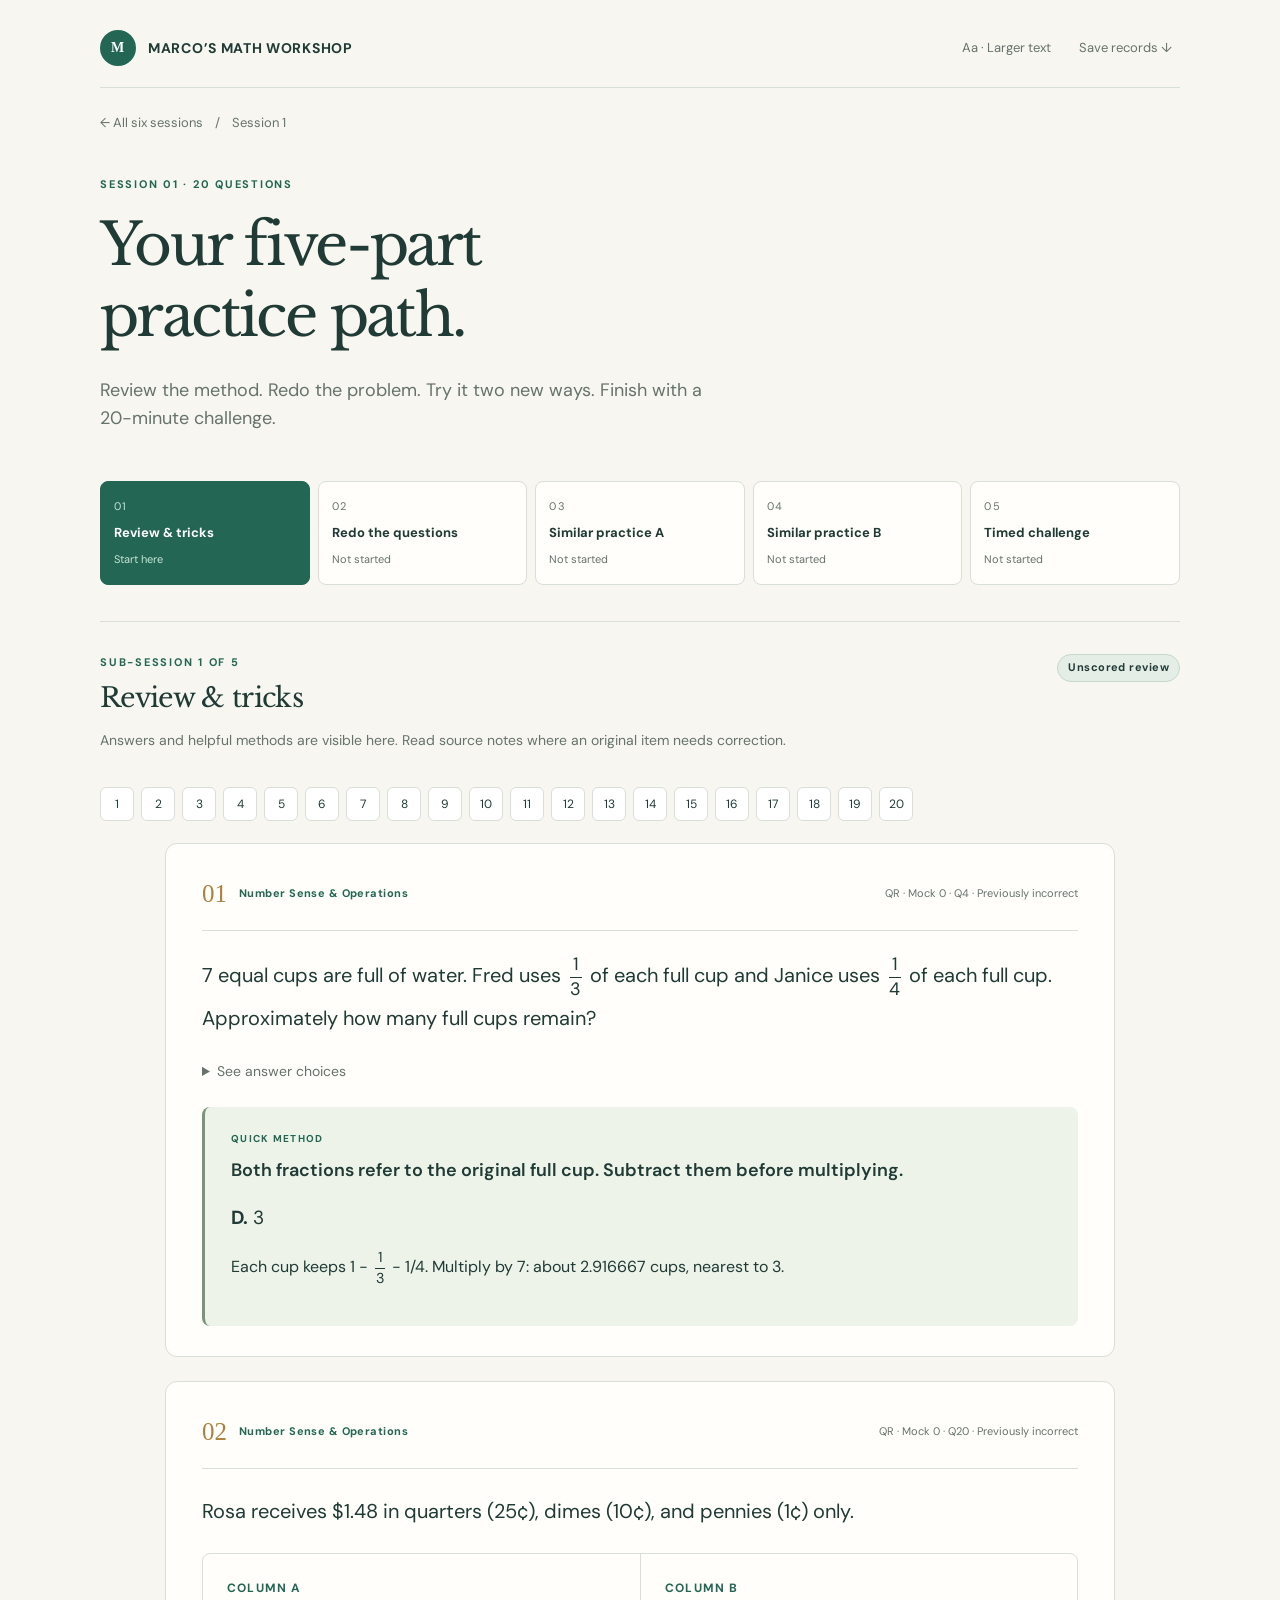
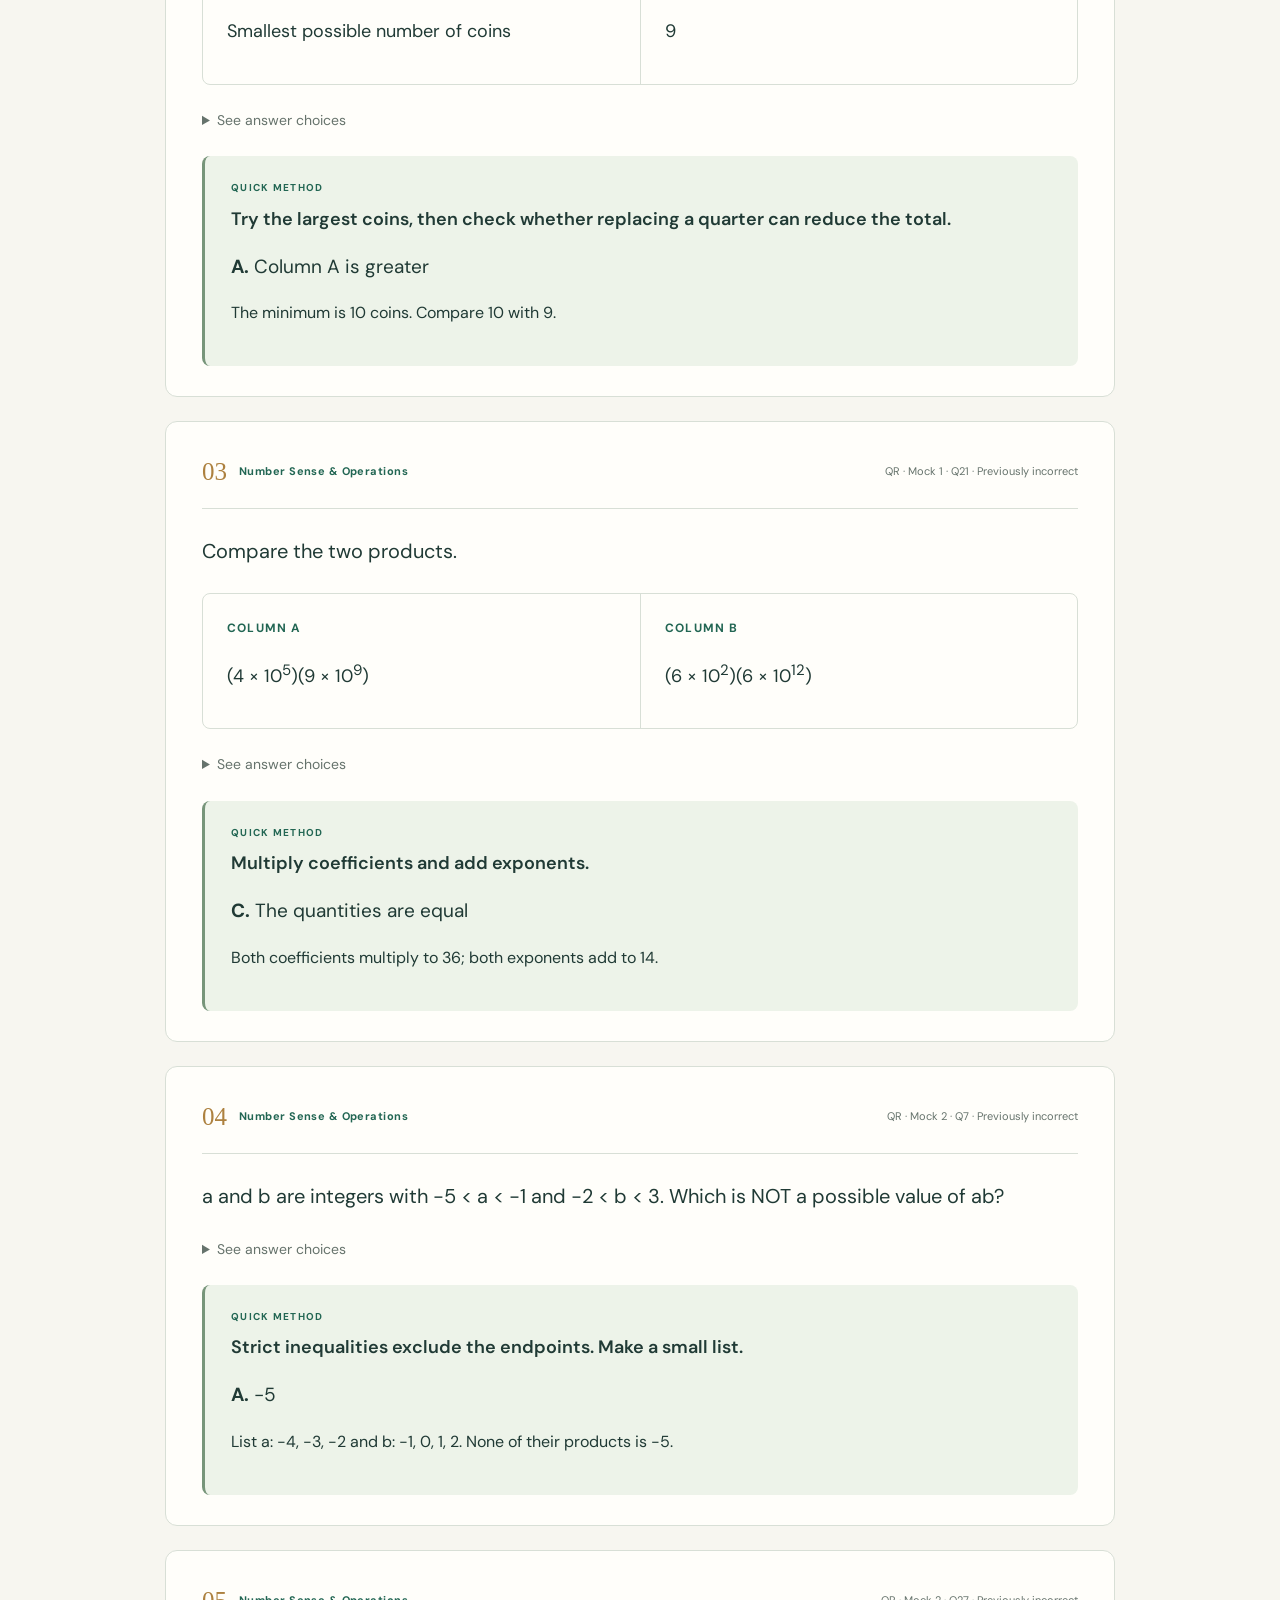
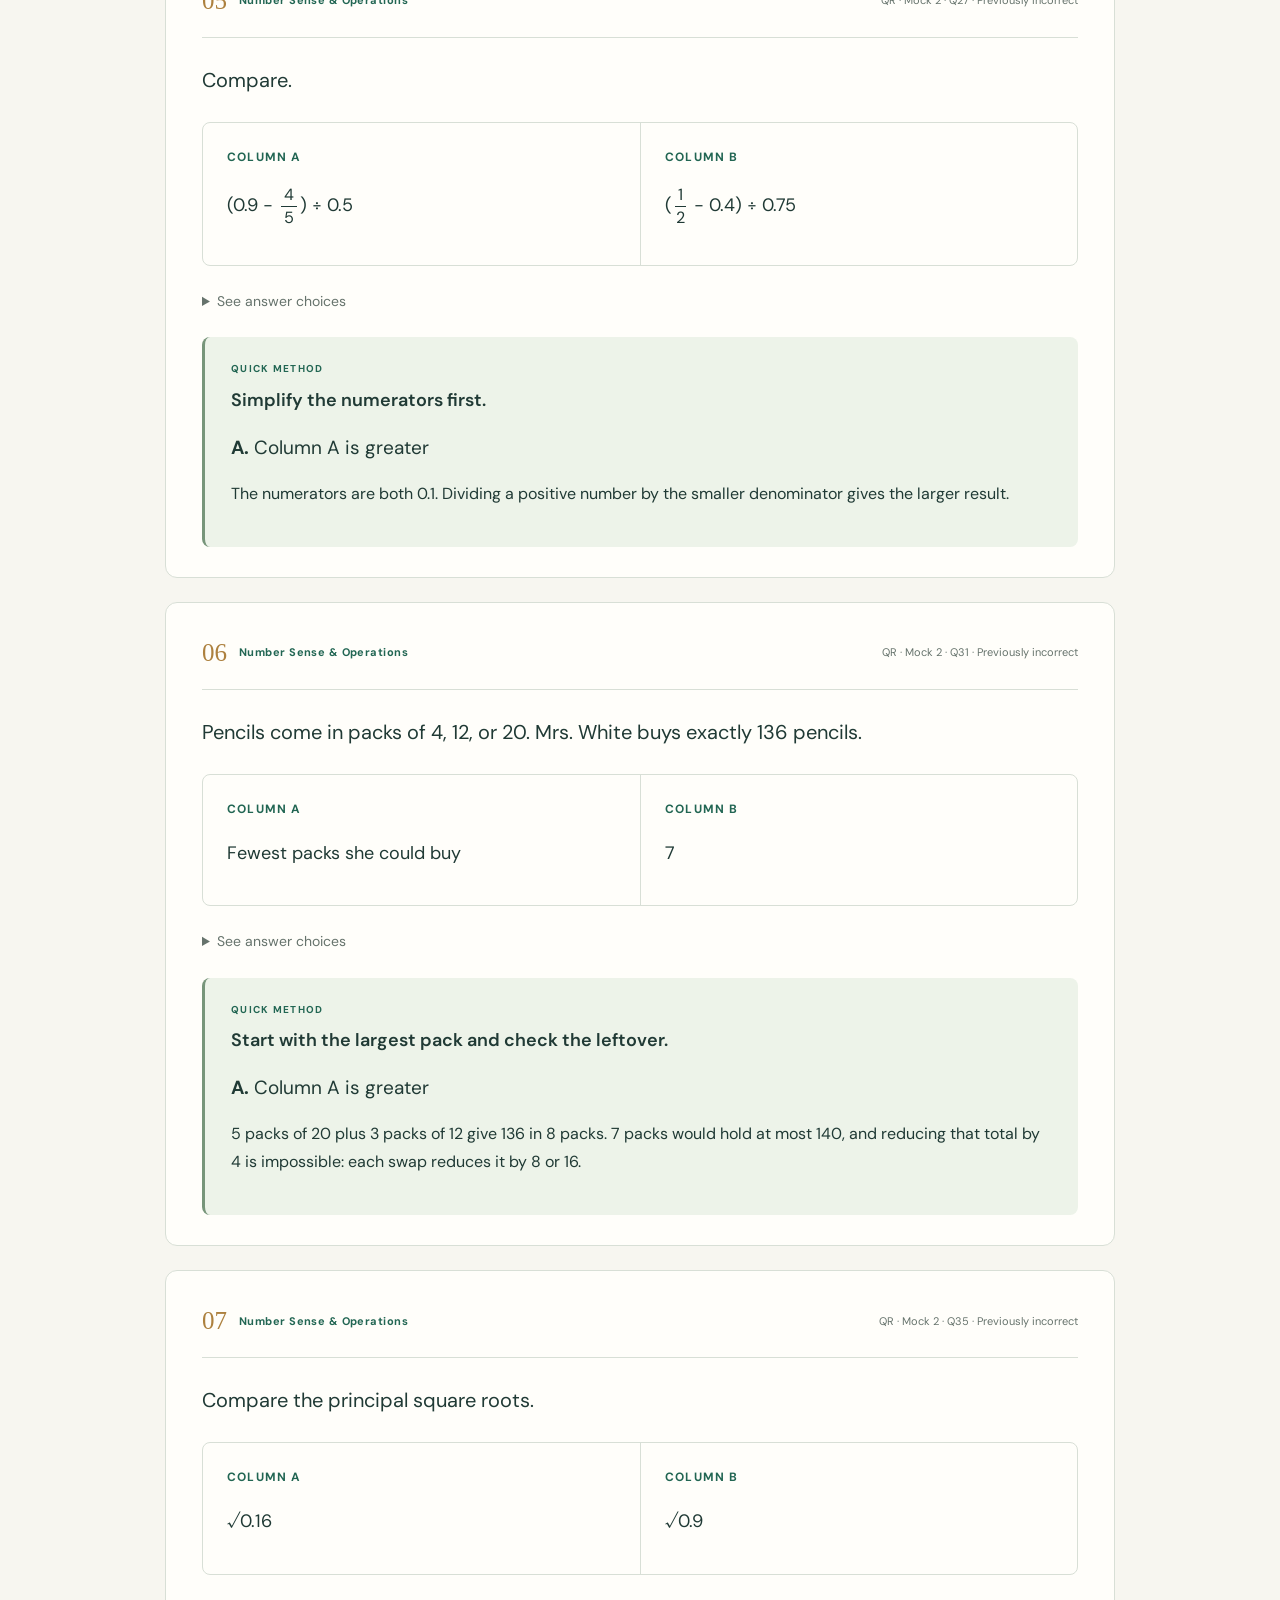
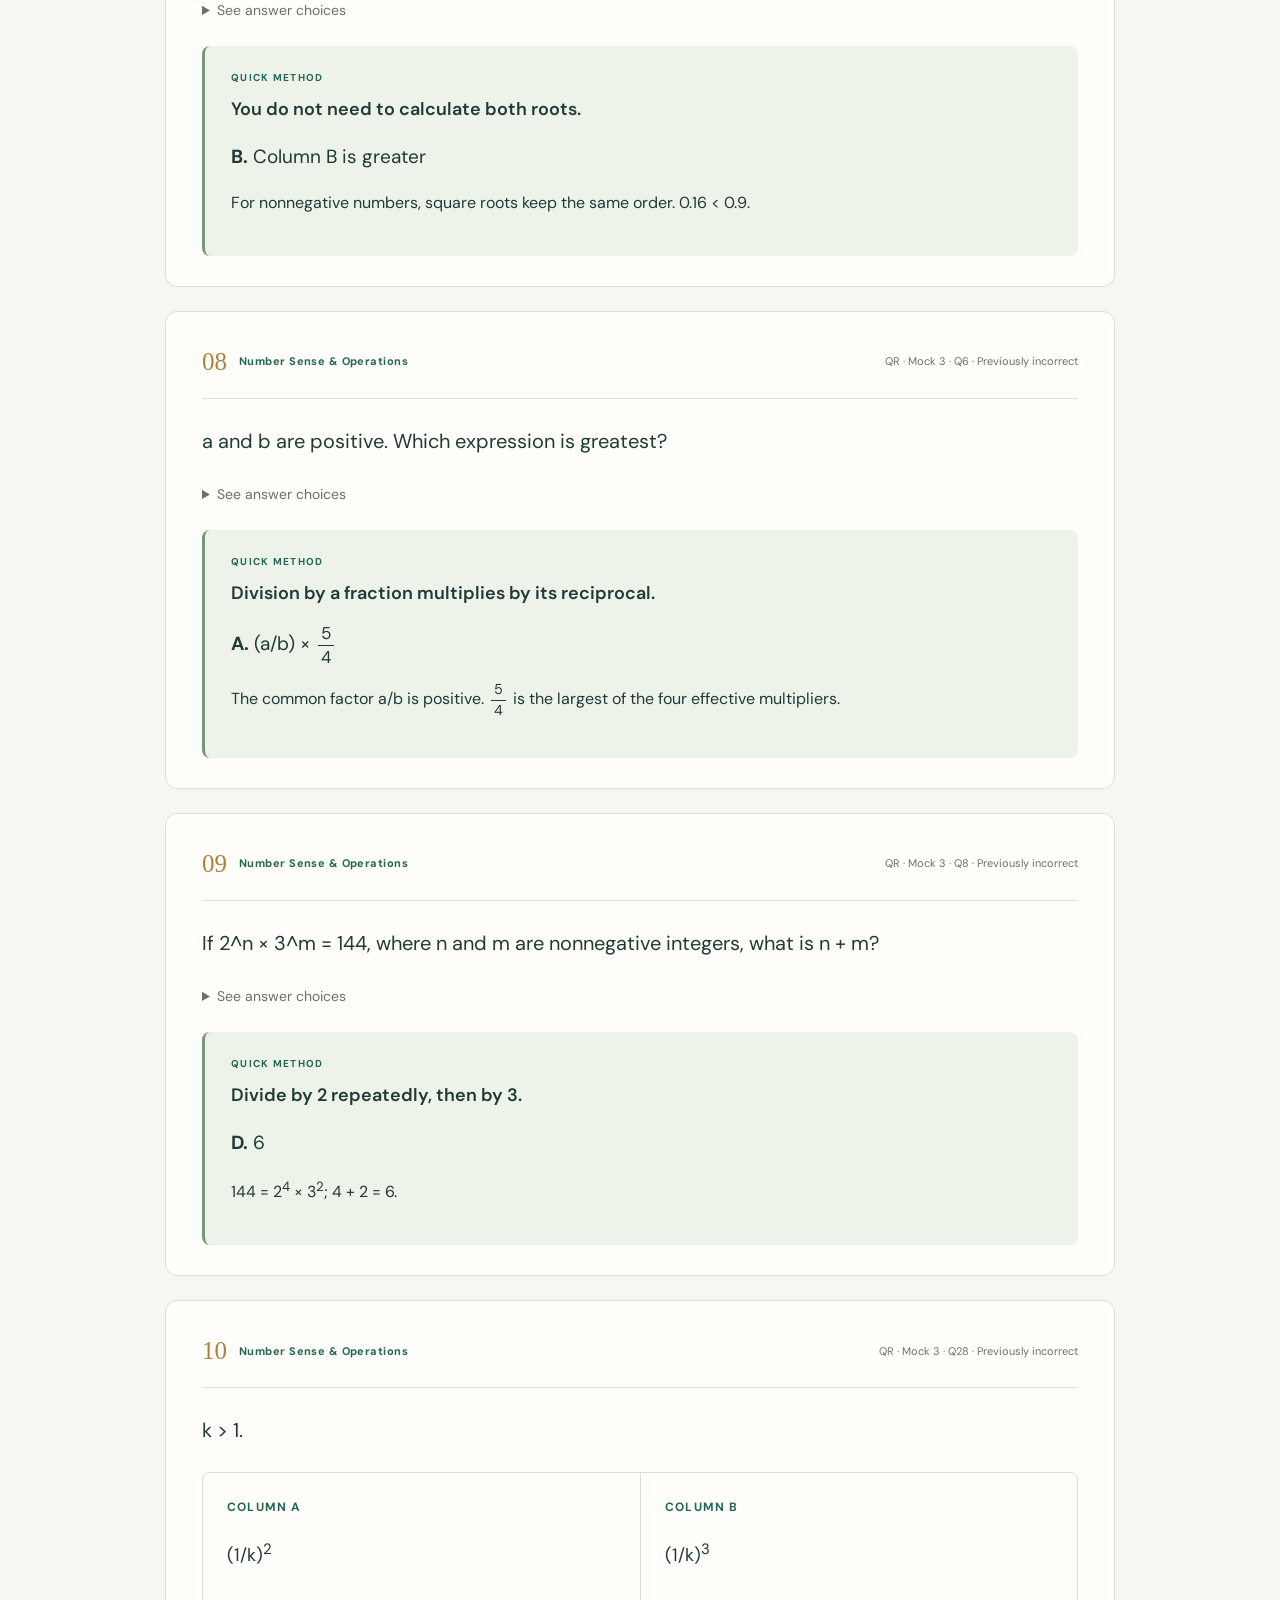
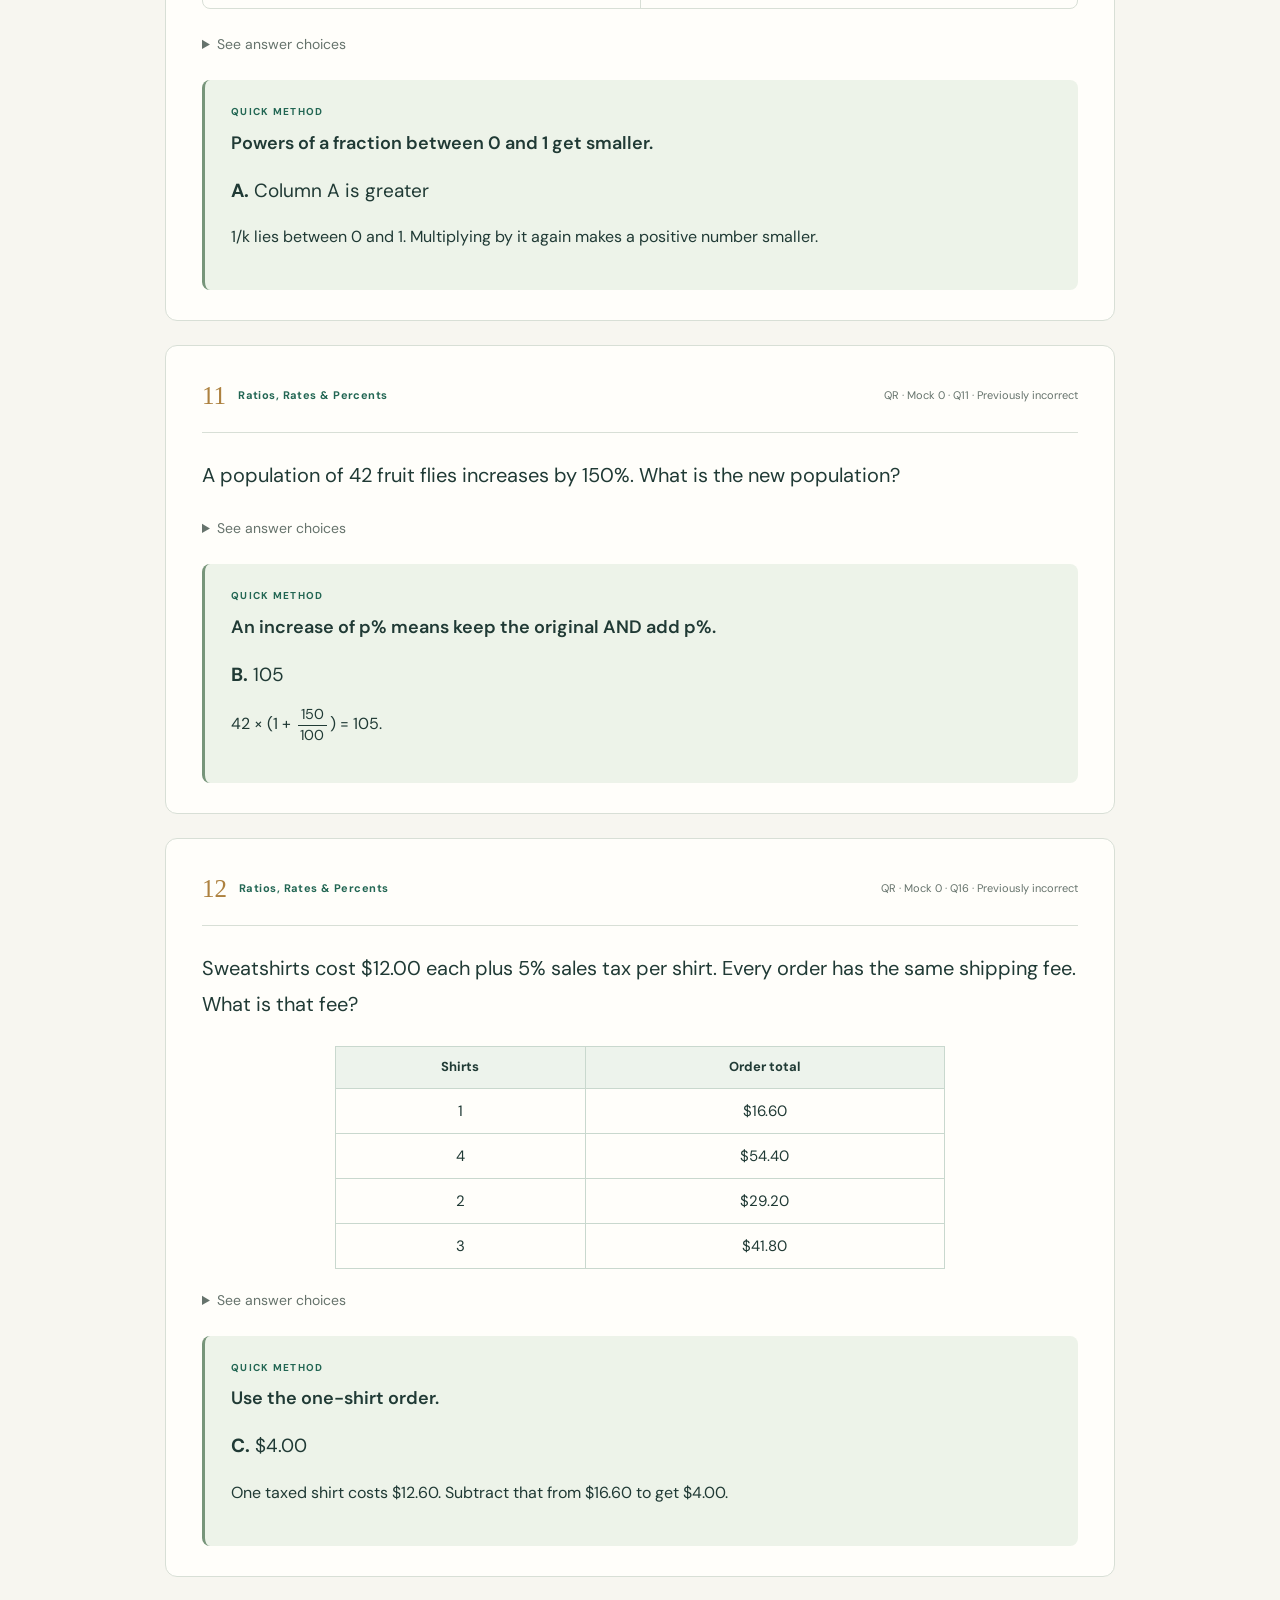
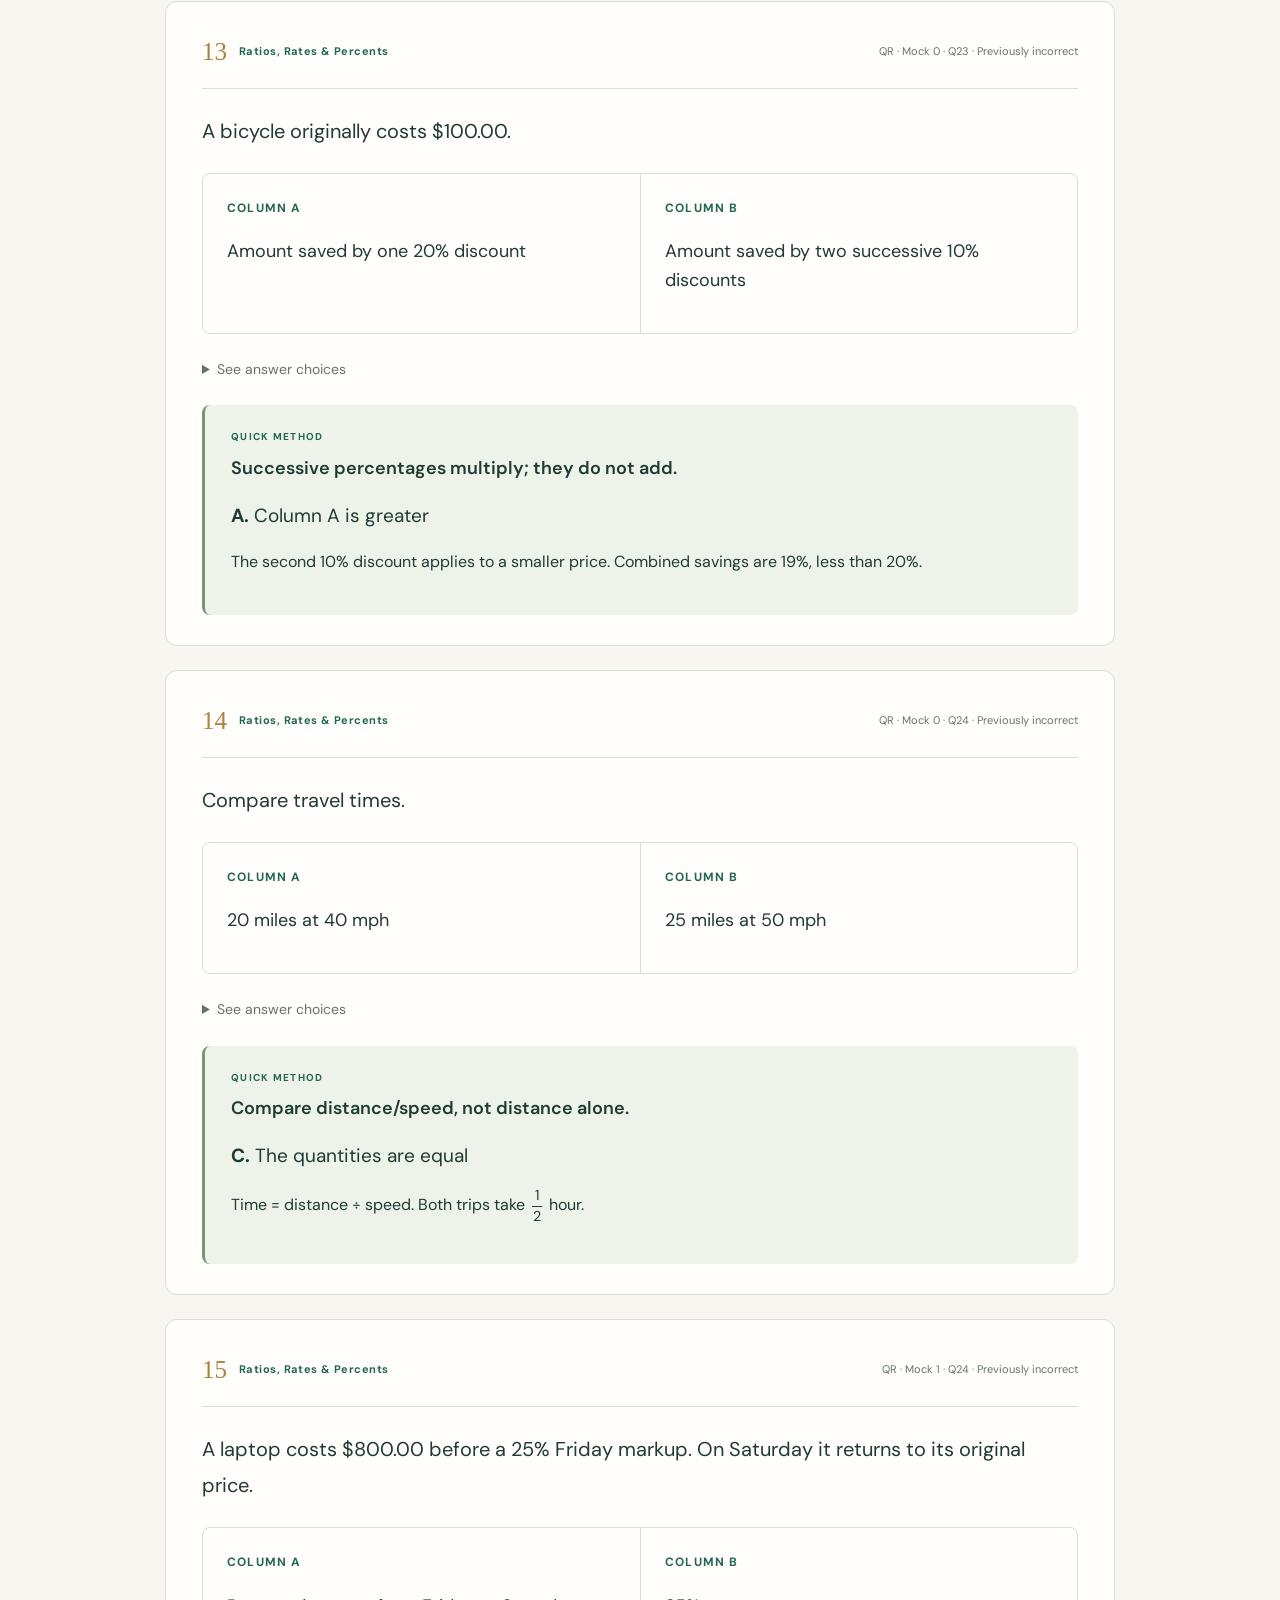
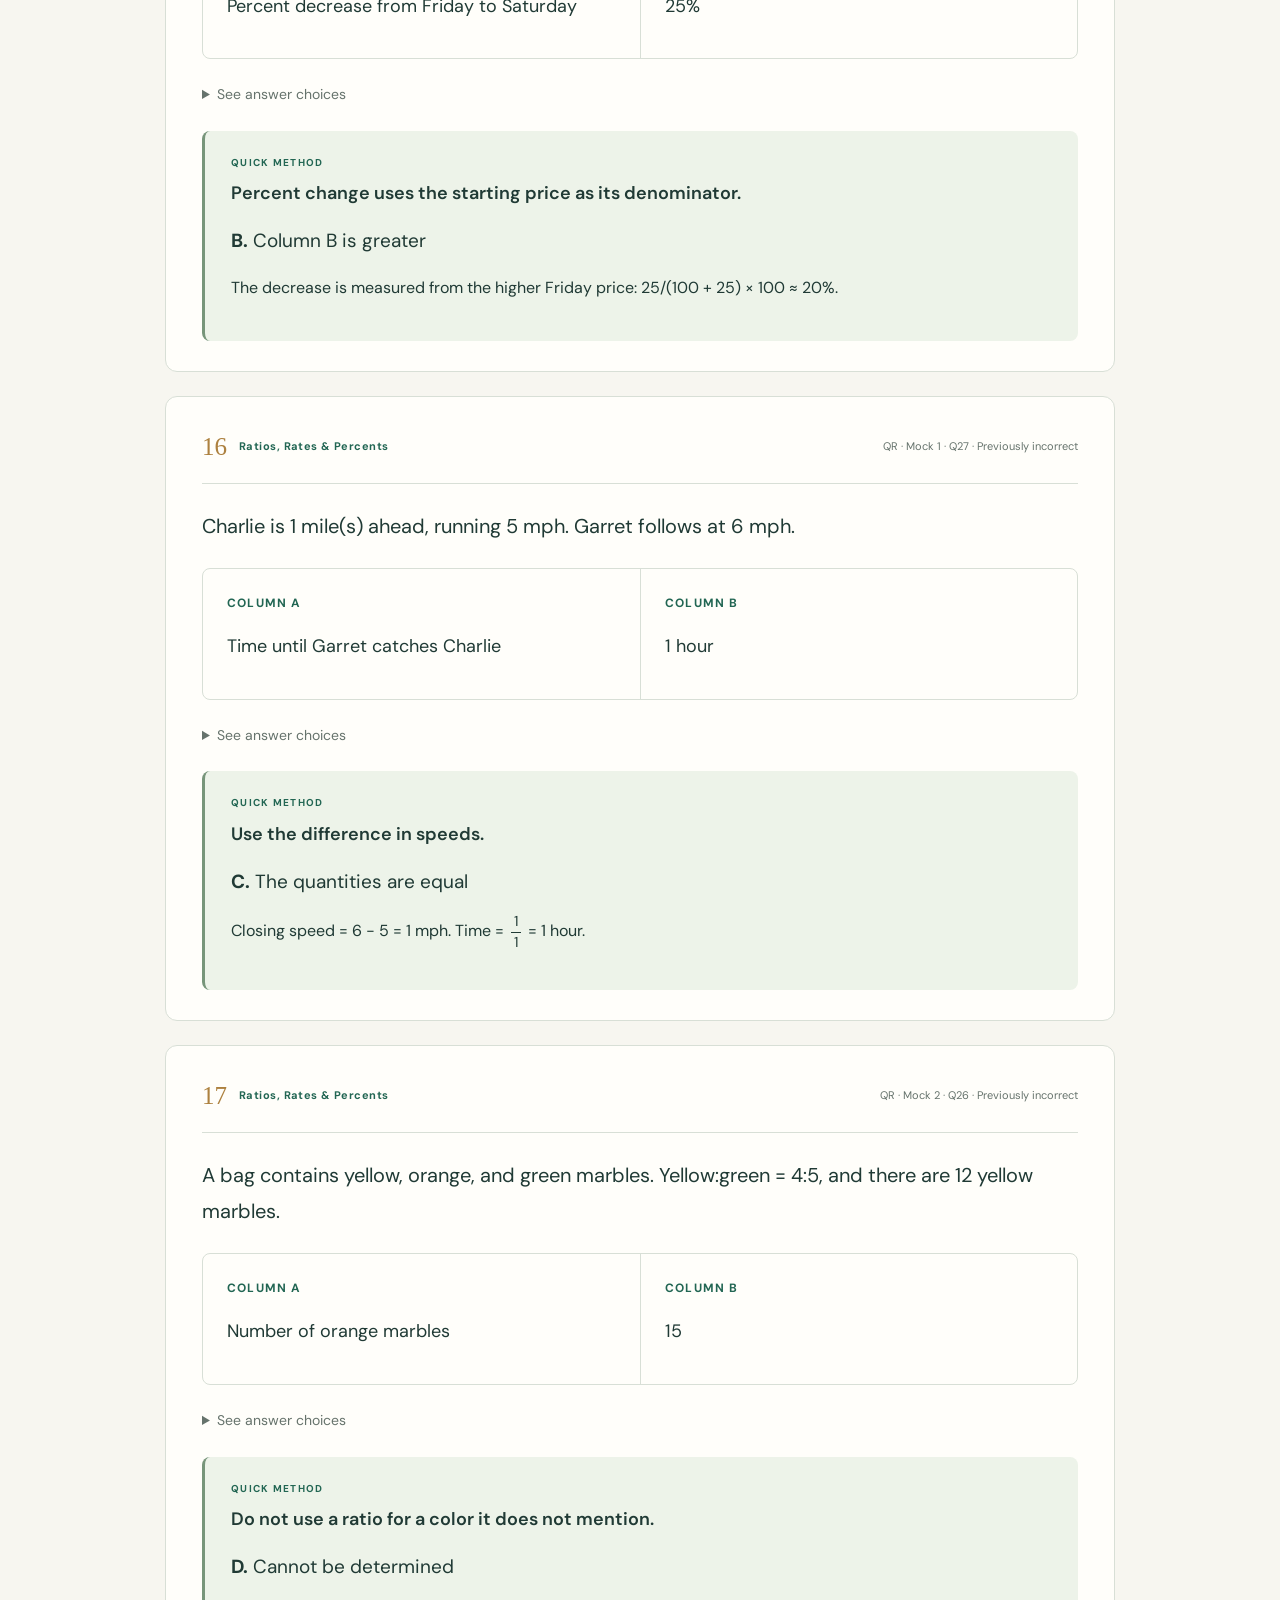
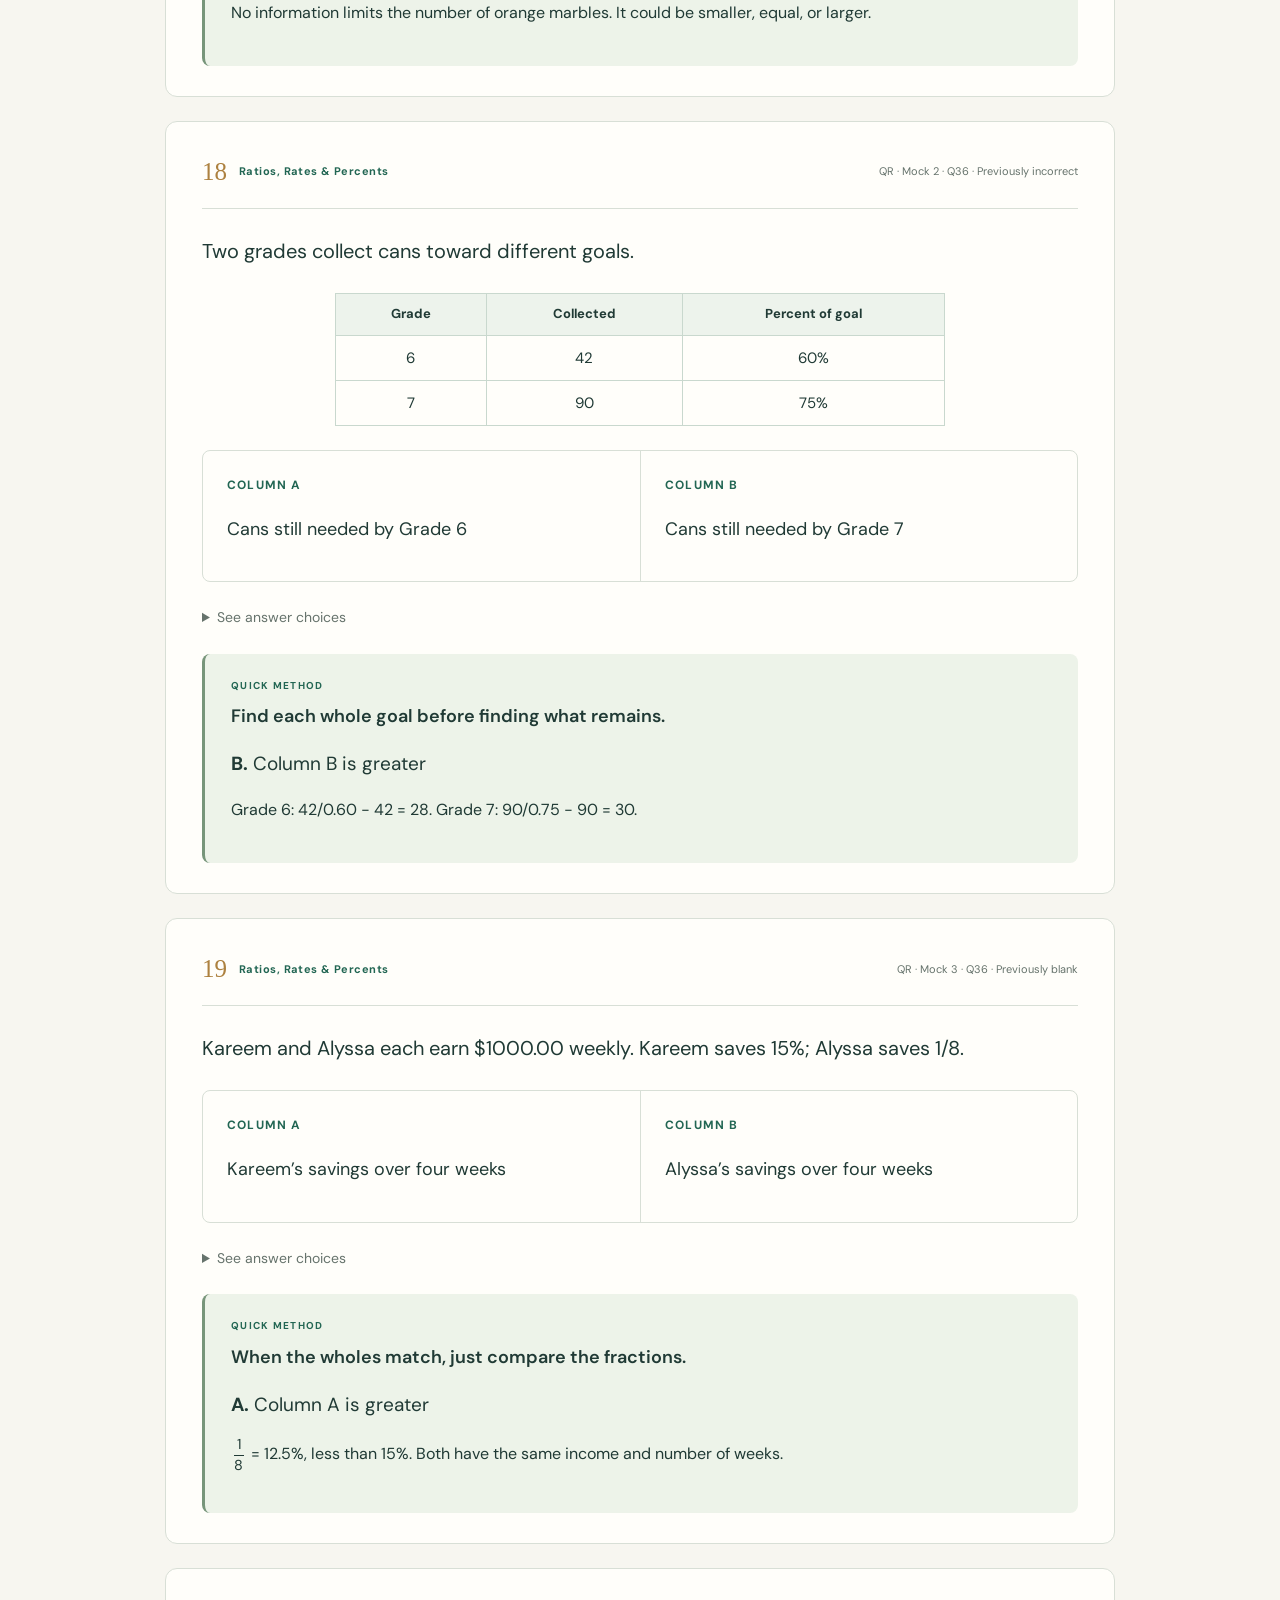
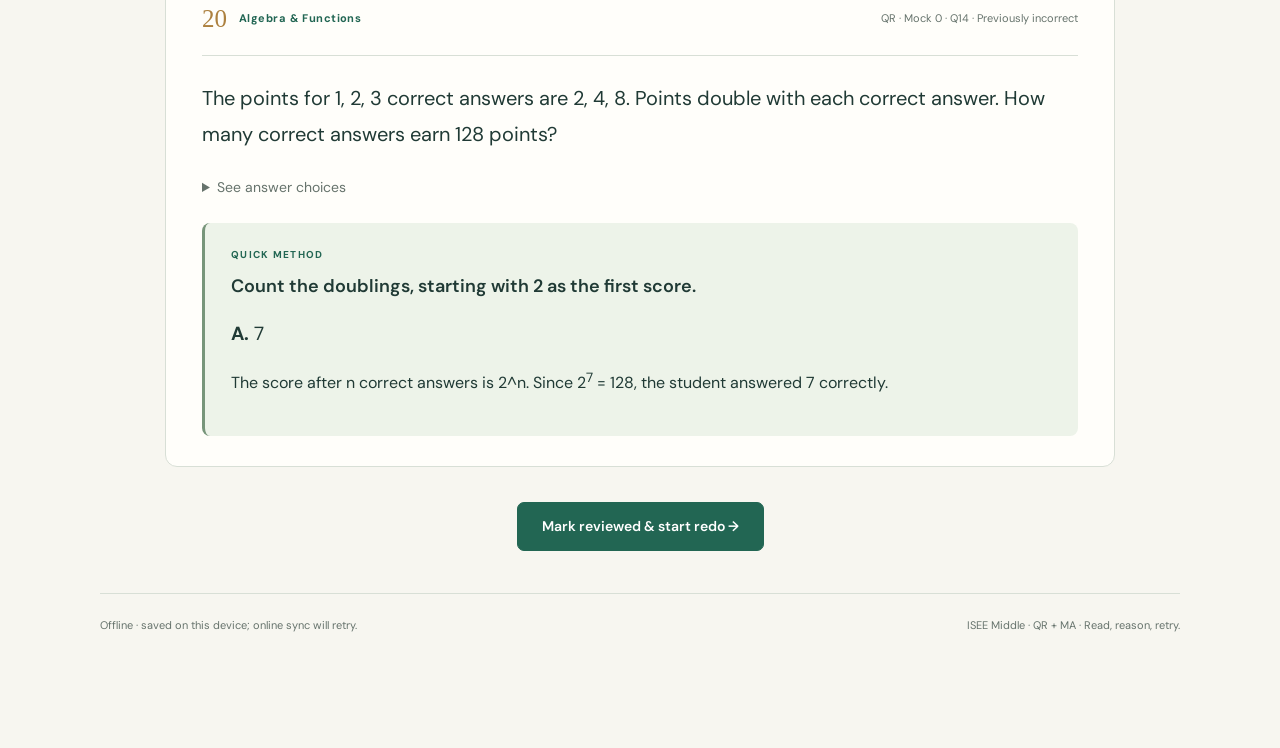
==== session-1/index.html @ a53ee523 "Rebuild six math workshop subsites with review, redo, variants and timed tests" ====
<!doctype html>
<html lang="en"><head><meta charset="utf-8"><meta name="viewport" content="width=device-width,initial-scale=1"><meta name="theme-color" content="#226653"><meta name="description" content="Six source-linked ISEE math review subsites: review, redo, two similar practice sets, and a timed challenge."><title>Session 1 · Marco’s Math Workshop</title><link rel="icon" href="data:image/svg+xml,%3Csvg xmlns='http://www.w3.org/2000/svg' viewBox='0 0 64 64'%3E%3Ccircle cx='32' cy='32' r='31' fill='%23226653'/%3E%3Ctext x='32' y='44' text-anchor='middle' font-size='36' fill='white' font-family='Georgia'%3EM%3C/text%3E%3C/svg%3E"><link rel="stylesheet" href="../workshop.css?v=5"></head>
<body data-session="1"><div id="timers" aria-live="off" hidden></div><main class="shell"><header class="topbar"><a class="brand" href="../"><span class="brand-mark">M</span> MARCO’S MATH WORKSHOP</a><div class="tools"><button data-action="large" aria-pressed="false">Aa · Larger text</button><button data-action="download">Save records ↓</button></div></header><nav id="breadcrumb" aria-label="Breadcrumb"></nav><section id="hero"></section><div id="content"></div><footer><span id="save-note">Loading saved progress…</span><span>ISEE Middle · QR + MA · Read, reason, retry.</span></footer></main><dialog id="finish-dialog"><h2>Finish this timed test?</h2><p id="finish-message"></p><div class="dialog-actions"><button class="secondary" data-action="cancel-finish">Keep working</button><button class="primary" data-action="confirm-finish">Finish & score</button></div></dialog>
<script src="../sources.js?v=1"></script><script src="../question-bank.js?v=5"></script><script src="../review-visuals.js?v=5"></script><script src="../review-engine.js?v=5"></script><script src="../workshop-sync.js?v=5"></script><script src="../review-app.js?v=5"></script></body></html>
---- workshop.css ----
@import url('https://fonts.googleapis.com/css2?family=DM+Sans:wght@400;500;600;700&family=Libre+Baskerville:ital,wght@0,400;0,700;1,400&display=swap');
:root{--paper:#f7f6f0;--ink:#203a35;--muted:#66736c;--green:#226653;--pale:#e4eee6;--line:#d8dfd6;--gold:#ad813f;--wrong:#a34035;--white:#fffefa;font-family:'DM Sans',system-ui,sans-serif;color:var(--ink);background:var(--paper);font-synthesis:none}
*{box-sizing:border-box}body{margin:0;font-size:16px;line-height:1.6}a{color:inherit}button,input,textarea{font:inherit}button,a{touch-action:manipulation}button{cursor:pointer}a:focus-visible,button:focus-visible,input:focus-visible,summary:focus-visible,textarea:focus-visible{outline:3px solid #bd8b28;outline-offset:4px}[hidden]{display:none!important}.shell{max-width:1152px;margin:auto;padding:30px 36px 90px}.topbar{display:flex;align-items:center;justify-content:space-between;gap:16px;border-bottom:1px solid var(--line);padding-bottom:20px}.brand{text-decoration:none;font-weight:700;letter-spacing:.05em;font-size:14px;display:flex;align-items:center;gap:12px}.brand-mark{display:grid;place-items:center;background:var(--green);color:white;width:36px;height:36px;border-radius:50%;font-family:Georgia,serif}.tools{display:flex;gap:12px}.tools button{border:0;background:none;font-size:13px;color:var(--muted);padding:8px}#breadcrumb{display:flex;gap:12px;font-size:13px;margin:25px 0 0;color:var(--muted)}#breadcrumb a{text-decoration:none}#hero{padding:42px 0 48px;position:relative;max-width:800px}.eyebrow{font-size:11px;font-weight:700;letter-spacing:.16em;color:var(--green);text-transform:uppercase;margin:0 0 17px}h1,h2,h3{line-height:1.22;margin:0;font-weight:400}h1,h2{font-family:'Libre Baskerville',Georgia,serif}h1{font-size:clamp(36px,5vw,58px);letter-spacing:-.045em}h2{font-size:27px;letter-spacing:-.025em}h3{font-size:18px;font-weight:600}.lead{max-width:610px;color:var(--muted);font-size:18px;margin:24px 0 0}.hero-facts{display:flex;gap:36px;margin-top:30px;font-size:12px;color:var(--muted)}.hero-facts span{display:flex;flex-direction:column}.hero-facts b{font-size:27px;color:var(--ink);font-weight:500}.section-intro{border-top:1px solid var(--line);padding:28px 0 22px;display:flex;align-items:center;justify-content:space-between;gap:24px}.section-intro p{max-width:430px;margin:0;font-size:14px;color:var(--muted)}.session-grid{display:grid;grid-template-columns:repeat(3,1fr);gap:18px}.session-card{border:1px solid var(--line);border-radius:12px;padding:25px 24px;text-decoration:none;background:var(--white);transition:transform .15s,box-shadow .15s}.session-card:hover{transform:translateY(-3px);box-shadow:0 12px 28px #1f4a3410}.card-top{display:flex;justify-content:space-between;align-items:center;margin-bottom:28px}.session-number{font-family:Georgia,serif;font-size:34px;color:#6d8c78}.tag{border:1px solid #c7d7ca;border-radius:20px;background:var(--pale);font-size:11px;letter-spacing:.04em;padding:4px 10px;font-weight:700;white-space:nowrap}.session-card h2{font-size:24px}.session-card p{font-size:13px;line-height:1.7;color:var(--muted);min-height:66px}.card-footer{display:flex;gap:12px;align-items:center;justify-content:space-between;border-top:1px solid var(--line);padding-top:17px;font-size:11px}.card-footer b{white-space:nowrap;font-size:12px;color:var(--green)}.mini-progress{height:3px;background:#e9eee6;margin:18px 0 7px}.mini-progress i{display:block;height:100%;background:var(--green)}.session-card small{font-size:11px;color:var(--muted)}.path-guide{padding:38px;background:#eaf0e7;border-radius:12px;margin-top:40px}.path-guide h2{font-size:28px}.path-guide ol{padding:0;list-style:none;display:grid;grid-template-columns:repeat(5,1fr);gap:20px;margin:26px 0 0}.path-guide li>span{display:block;color:#69846b;font-family:Georgia,serif;font-size:24px;margin-bottom:10px}.path-guide b{font-size:13px}.path-guide p{font-size:12px;color:var(--muted)}.source-note{font-size:12px;max-width:900px;color:var(--muted);margin-top:30px}.part-nav{display:grid;grid-template-columns:repeat(5,1fr);gap:8px;margin-bottom:36px}.part-nav a{padding:16px 13px;background:var(--white);border:1px solid var(--line);border-radius:8px;text-decoration:none;display:flex;flex-direction:column;gap:7px}.part-nav a>span{font-size:11px;letter-spacing:.12em;color:var(--muted)}.part-nav b{font-size:13px}.part-nav small{font-size:11px;color:var(--muted)}.part-nav .selected{background:var(--green);color:white;border-color:var(--green)}.part-nav .selected span,.part-nav .selected small{color:#c7e5d4}.stage-head{display:flex;justify-content:space-between;align-items:flex-start;gap:32px;border-top:1px solid var(--line);padding-top:32px}.stage-head>div:first-child{max-width:720px}.stage-head p:not(.eyebrow){color:var(--muted);font-size:14px}.stage-head .eyebrow{margin-bottom:10px}.score{min-width:120px;text-align:right}.score b{display:block;font-size:35px;font-weight:500}.score span{font-size:11px;color:var(--muted)}.jump{display:flex;gap:7px;flex-wrap:wrap;margin:22px 0}.jump a{display:grid;place-items:center;text-decoration:none;width:34px;height:34px;font-size:12px;background:white;border:1px solid var(--line);border-radius:6px}.jump .right{background:var(--pale);border-color:#7fab8b}.jump .wrong{background:#fbe9e4;border-color:#dca499}.question{background:var(--white);border:1px solid var(--line);border-radius:12px;padding:30px 36px;margin:0 0 24px;scroll-margin-top:90px;max-width:950px;margin-left:auto;margin-right:auto}.question header{display:flex;justify-content:space-between;align-items:center;gap:20px;border-bottom:1px solid var(--line);padding-bottom:16px;margin-bottom:24px}.question header>div{display:flex;align-items:center;gap:12px}.question-index{font-family:Georgia,serif;color:var(--gold);font-size:25px}.skill{font-size:11px;font-weight:700;letter-spacing:.04em;color:var(--green)}.question header small{color:var(--muted);font-size:11px;text-align:right}.prompt{font-size:20px;line-height:1.8;margin:16px 0 24px;white-space:pre-line}.visual{margin:24px auto;max-width:610px;overflow-x:auto}.visual svg{width:100%;max-height:430px;color:#284c42;background:#fbfcf8;border-radius:8px;font-family:system-ui,sans-serif}.table-wrap{overflow-x:auto;margin:20px auto;max-width:610px}table{border-collapse:collapse;width:100%;font-size:15px}th,td{padding:10px 18px;text-align:center;border:1px solid #c9d8ce}th{background:#edf3ec;font-size:13px}.columns{display:grid;grid-template-columns:1fr 1fr;border:1px solid var(--line);border-radius:8px;margin:24px 0;overflow:hidden}.columns>div{padding:20px 24px}.columns>div+div{border-left:1px solid var(--line)}.columns b{font-size:12px;text-transform:uppercase;letter-spacing:.1em;color:var(--green)}.columns p{font-size:18px}.fraction{display:inline-flex;flex-direction:column;vertical-align:middle;text-align:center;line-height:1.1;margin:0 .2em;font-size:.9em}.fraction>span:first-child{border-bottom:1px solid currentColor;padding:0 3px 2px}.fraction>span+span{padding-top:2px}fieldset{border:0;margin:0;padding:0;display:grid;grid-template-columns:1fr 1fr;gap:12px}.choice{display:flex;align-items:center;gap:12px;padding:15px 17px;border:1px solid var(--line);border-radius:7px;cursor:pointer;min-height:64px;font-size:16px}.choice:hover{background:#f1f5ed}.choice:has(input:checked){border-color:var(--green);background:#e9f1e7}.choice input{accent-color:var(--green);width:17px;height:17px;flex-shrink:0}.letter{font-weight:700;color:var(--muted);font-size:13px}.choice.right{border-color:#7fa993;background:#e5f0e5}.choice.wrong{border-color:#d58e80;background:#fff0ea}fieldset:disabled .choice{cursor:default;opacity:1}.primary,.secondary{display:inline-block;padding:13px 24px;border-radius:7px;font-weight:600;font-size:14px;text-decoration:none;text-align:center;line-height:1.5}.primary{background:var(--green);color:white;border:1px solid var(--green)}.primary:hover{background:#174f3f}.secondary{background:none;border:1px solid var(--line);color:var(--ink)}.check{margin-top:20px}.feedback{font-size:13px;color:var(--muted);margin:14px 0 0}.incorrect .feedback{color:var(--wrong)}.correct .feedback{color:var(--green)}.solution{margin-top:25px;padding:23px 26px;border-radius:8px;background:#edf3e9;border-left:3px solid #77957a}.solution-label{font-size:10px!important;letter-spacing:.13em;font-weight:700;color:var(--green);margin:0 0 12px}.solution p{font-size:16px;line-height:1.75}.solution .correct-answer{font-size:19px;margin-bottom:8px}.answer-choices{font-size:14px;color:var(--muted);margin-top:15px}.answer-choices li{padding:6px}.source-warning{background:#fff5df;padding:13px 18px;border:1px solid #e5d4a6;border-radius:7px;font-size:12px;margin:15px 0}.source-warning b{color:#8a6423}.source-warning p{margin:5px 0}.start-panel,.completion{padding:28px;background:var(--pale);border-radius:10px;margin:20px 0}.start-panel p{max-width:740px;margin-top:0}.completion h2{font-size:23px}.next-panel{display:flex;justify-content:center;gap:16px;flex-wrap:wrap;margin:35px 0}.scratch{font-size:13px;color:var(--muted);margin-top:22px;border-top:1px dashed var(--line);padding-top:15px}.scratch textarea{display:block;width:100%;min-height:130px;background:linear-gradient(#fdfcf7 29px,#e3e7dc 30px);line-height:30px;border:1px solid var(--line);border-radius:6px;margin-top:12px;padding:10px;resize:vertical;color:var(--ink)}summary{cursor:pointer}.records{margin:32px 0;padding:22px 25px;background:#eeeee6;border:1px solid var(--line);border-radius:9px;font-size:13px}.records>summary{font-weight:700}.records details{padding:16px 0;border-bottom:1px solid var(--line)}.records li{padding:3px}footer{border-top:1px solid var(--line);padding:23px 0;margin-top:42px;font-size:11px;color:var(--muted);display:flex;justify-content:space-between;gap:20px}#timers{position:sticky;top:0;z-index:100;background:#1b5143;color:white;box-shadow:0 4px 10px #0002}#timers a{max-width:1080px;margin:auto;display:flex;justify-content:center;align-items:center;gap:24px;text-decoration:none;padding:10px 16px;font-size:12px}#timers strong{font-size:27px;font-variant-numeric:tabular-nums}#timers .urgent{background:#943f32}dialog{max-width:480px;width:calc(100% - 36px);border:1px solid var(--line);padding:30px;border-radius:12px;color:var(--ink);background:var(--white)}dialog::backdrop{background:#17382f66}dialog .dialog-actions{display:flex;gap:12px;margin-top:24px}.sr-only{position:absolute;width:1px;height:1px;padding:0;margin:-1px;overflow:hidden;clip:rect(0,0,0,0);white-space:nowrap;border:0}.large .prompt{font-size:25px}.large .choice,.large .solution p{font-size:20px}
@media(max-width:900px){.session-grid{grid-template-columns:repeat(2,1fr)}.path-guide ol{grid-template-columns:repeat(3,1fr)}.part-nav{grid-template-columns:repeat(5,minmax(130px,1fr));overflow-x:auto;padding-bottom:8px}.question{padding:26px}.section-intro{align-items:flex-start;flex-direction:column;gap:12px}}
@media(max-width:560px){.shell{padding:18px 16px 80px}.topbar{gap:8px}.brand{font-size:11px;letter-spacing:.01em}.brand-mark{width:28px;height:28px}.tools{gap:0}.tools button{font-size:11px;padding:6px}#hero{padding:30px 0}.lead{font-size:16px}.hero-facts{gap:24px}.session-grid{grid-template-columns:1fr}.session-card p{min-height:0}.session-card{padding:22px}.card-top{margin-bottom:16px}.path-guide{padding:24px}.path-guide ol{grid-template-columns:1fr 1fr;gap:15px}.path-guide h2{font-size:24px}.part-nav{margin-bottom:24px}.stage-head{gap:12px}.stage-head h2{font-size:25px}.score{min-width:75px}.score b{font-size:27px}.question{padding:20px 17px;border-radius:8px}.question header{align-items:flex-start;gap:10px}.question header>div{align-items:flex-start;gap:8px}.question header small{max-width:120px;font-size:10px}.skill{font-size:10px}.prompt{font-size:18px}.columns>div{padding:14px}.columns p{font-size:16px}fieldset{grid-template-columns:1fr}.choice{font-size:16px;padding:13px}.solution{padding:19px}.solution h3{font-size:17px}.solution p{font-size:15px}footer{flex-direction:column;gap:2px}#timers a{gap:12px}#timers a>span:last-child{display:none}}
@media(prefers-reduced-motion:reduce){*{transition:none!important;scroll-behavior:auto!important}}
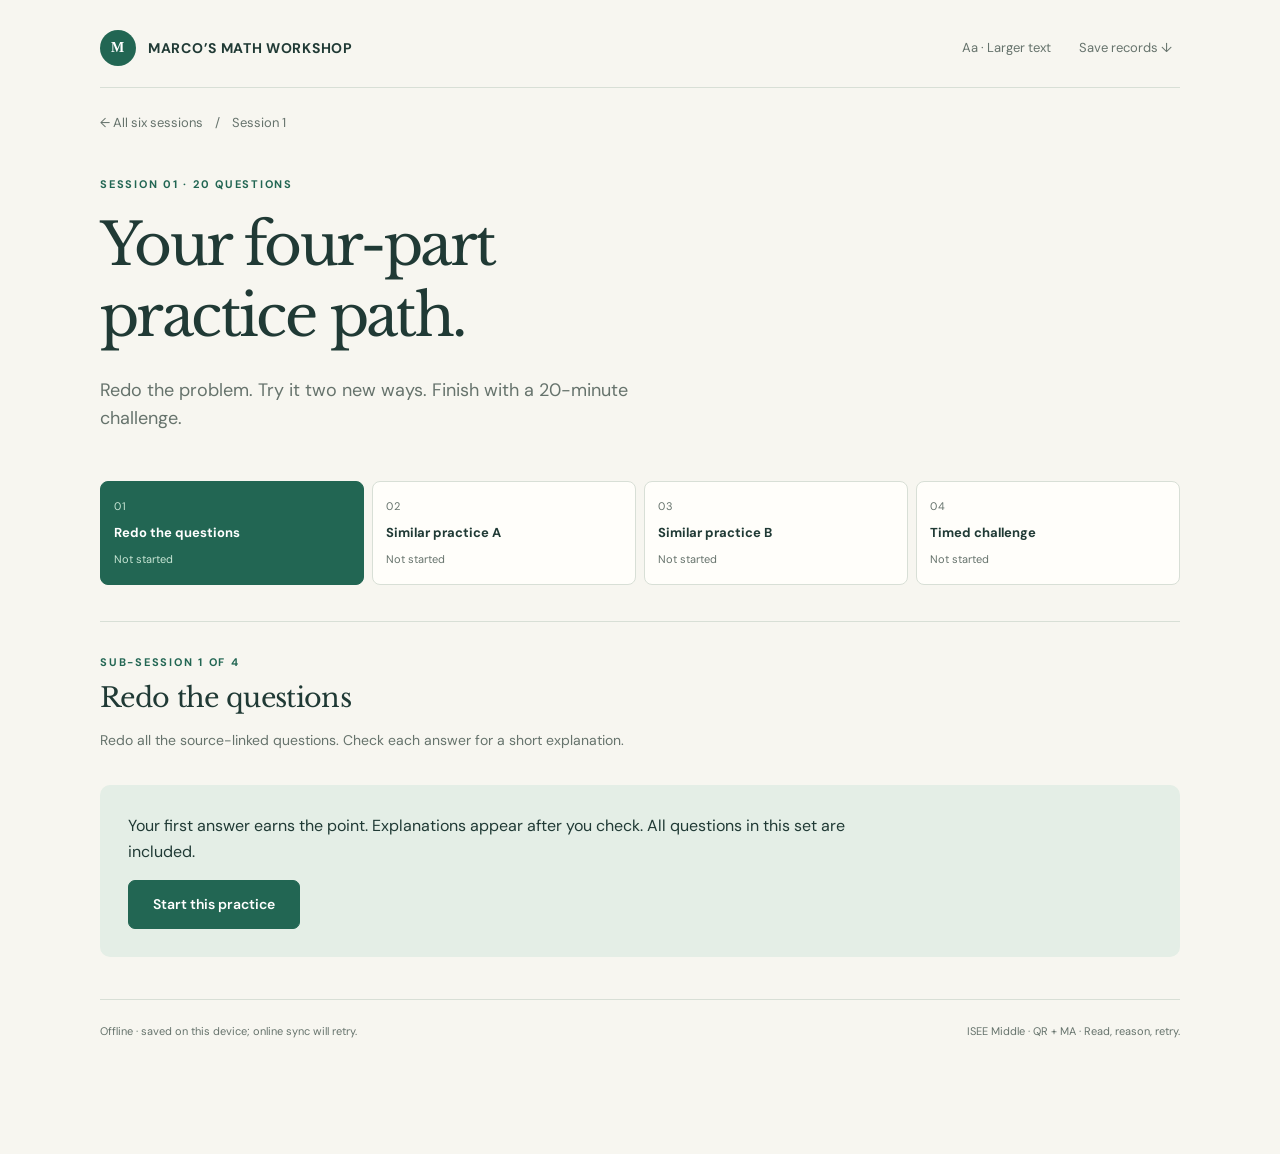
==== commit 553fe245: "Remove unscored review stage from all six sessions" ====
--- a/session-1/index.html
+++ b/session-1/index.html
@@ -1,4 +1,4 @@
 <!doctype html>
-<html lang="en"><head><meta charset="utf-8"><meta name="viewport" content="width=device-width,initial-scale=1"><meta name="theme-color" content="#226653"><meta name="description" content="Six source-linked ISEE math review subsites: review, redo, two similar practice sets, and a timed challenge."><title>Session 1 · Marco’s Math Workshop</title><link rel="icon" href="data:image/svg+xml,%3Csvg xmlns='http://www.w3.org/2000/svg' viewBox='0 0 64 64'%3E%3Ccircle cx='32' cy='32' r='31' fill='%23226653'/%3E%3Ctext x='32' y='44' text-anchor='middle' font-size='36' fill='white' font-family='Georgia'%3EM%3C/text%3E%3C/svg%3E"><link rel="stylesheet" href="../workshop.css?v=5"></head>
+<html lang="en"><head><meta charset="utf-8"><meta name="viewport" content="width=device-width,initial-scale=1"><meta name="theme-color" content="#226653"><meta name="description" content="Six source-linked ISEE math practice subsites: redo, two similar practice sets, and a timed challenge."><title>Session 1 · Marco’s Math Workshop</title><link rel="icon" href="data:image/svg+xml,%3Csvg xmlns='http://www.w3.org/2000/svg' viewBox='0 0 64 64'%3E%3Ccircle cx='32' cy='32' r='31' fill='%23226653'/%3E%3Ctext x='32' y='44' text-anchor='middle' font-size='36' fill='white' font-family='Georgia'%3EM%3C/text%3E%3C/svg%3E"><link rel="stylesheet" href="../workshop.css?v=6"></head>
 <body data-session="1"><div id="timers" aria-live="off" hidden></div><main class="shell"><header class="topbar"><a class="brand" href="../"><span class="brand-mark">M</span> MARCO’S MATH WORKSHOP</a><div class="tools"><button data-action="large" aria-pressed="false">Aa · Larger text</button><button data-action="download">Save records ↓</button></div></header><nav id="breadcrumb" aria-label="Breadcrumb"></nav><section id="hero"></section><div id="content"></div><footer><span id="save-note">Loading saved progress…</span><span>ISEE Middle · QR + MA · Read, reason, retry.</span></footer></main><dialog id="finish-dialog"><h2>Finish this timed test?</h2><p id="finish-message"></p><div class="dialog-actions"><button class="secondary" data-action="cancel-finish">Keep working</button><button class="primary" data-action="confirm-finish">Finish & score</button></div></dialog>
-<script src="../sources.js?v=1"></script><script src="../question-bank.js?v=5"></script><script src="../review-visuals.js?v=5"></script><script src="../review-engine.js?v=5"></script><script src="../workshop-sync.js?v=5"></script><script src="../review-app.js?v=5"></script></body></html>+<script src="../sources.js?v=1"></script><script src="../question-bank.js?v=6"></script><script src="../review-visuals.js?v=6"></script><script src="../review-engine.js?v=6"></script><script src="../workshop-sync.js?v=6"></script><script src="../review-app.js?v=6"></script></body></html>
--- a/workshop.css
+++ b/workshop.css
@@ -1,6 +1,7 @@
 @import url('https://fonts.googleapis.com/css2?family=DM+Sans:wght@400;500;600;700&family=Libre+Baskerville:ital,wght@0,400;0,700;1,400&display=swap');
 :root{--paper:#f7f6f0;--ink:#203a35;--muted:#66736c;--green:#226653;--pale:#e4eee6;--line:#d8dfd6;--gold:#ad813f;--wrong:#a34035;--white:#fffefa;font-family:'DM Sans',system-ui,sans-serif;color:var(--ink);background:var(--paper);font-synthesis:none}
-*{box-sizing:border-box}body{margin:0;font-size:16px;line-height:1.6}a{color:inherit}button,input,textarea{font:inherit}button,a{touch-action:manipulation}button{cursor:pointer}a:focus-visible,button:focus-visible,input:focus-visible,summary:focus-visible,textarea:focus-visible{outline:3px solid #bd8b28;outline-offset:4px}[hidden]{display:none!important}.shell{max-width:1152px;margin:auto;padding:30px 36px 90px}.topbar{display:flex;align-items:center;justify-content:space-between;gap:16px;border-bottom:1px solid var(--line);padding-bottom:20px}.brand{text-decoration:none;font-weight:700;letter-spacing:.05em;font-size:14px;display:flex;align-items:center;gap:12px}.brand-mark{display:grid;place-items:center;background:var(--green);color:white;width:36px;height:36px;border-radius:50%;font-family:Georgia,serif}.tools{display:flex;gap:12px}.tools button{border:0;background:none;font-size:13px;color:var(--muted);padding:8px}#breadcrumb{display:flex;gap:12px;font-size:13px;margin:25px 0 0;color:var(--muted)}#breadcrumb a{text-decoration:none}#hero{padding:42px 0 48px;position:relative;max-width:800px}.eyebrow{font-size:11px;font-weight:700;letter-spacing:.16em;color:var(--green);text-transform:uppercase;margin:0 0 17px}h1,h2,h3{line-height:1.22;margin:0;font-weight:400}h1,h2{font-family:'Libre Baskerville',Georgia,serif}h1{font-size:clamp(36px,5vw,58px);letter-spacing:-.045em}h2{font-size:27px;letter-spacing:-.025em}h3{font-size:18px;font-weight:600}.lead{max-width:610px;color:var(--muted);font-size:18px;margin:24px 0 0}.hero-facts{display:flex;gap:36px;margin-top:30px;font-size:12px;color:var(--muted)}.hero-facts span{display:flex;flex-direction:column}.hero-facts b{font-size:27px;color:var(--ink);font-weight:500}.section-intro{border-top:1px solid var(--line);padding:28px 0 22px;display:flex;align-items:center;justify-content:space-between;gap:24px}.section-intro p{max-width:430px;margin:0;font-size:14px;color:var(--muted)}.session-grid{display:grid;grid-template-columns:repeat(3,1fr);gap:18px}.session-card{border:1px solid var(--line);border-radius:12px;padding:25px 24px;text-decoration:none;background:var(--white);transition:transform .15s,box-shadow .15s}.session-card:hover{transform:translateY(-3px);box-shadow:0 12px 28px #1f4a3410}.card-top{display:flex;justify-content:space-between;align-items:center;margin-bottom:28px}.session-number{font-family:Georgia,serif;font-size:34px;color:#6d8c78}.tag{border:1px solid #c7d7ca;border-radius:20px;background:var(--pale);font-size:11px;letter-spacing:.04em;padding:4px 10px;font-weight:700;white-space:nowrap}.session-card h2{font-size:24px}.session-card p{font-size:13px;line-height:1.7;color:var(--muted);min-height:66px}.card-footer{display:flex;gap:12px;align-items:center;justify-content:space-between;border-top:1px solid var(--line);padding-top:17px;font-size:11px}.card-footer b{white-space:nowrap;font-size:12px;color:var(--green)}.mini-progress{height:3px;background:#e9eee6;margin:18px 0 7px}.mini-progress i{display:block;height:100%;background:var(--green)}.session-card small{font-size:11px;color:var(--muted)}.path-guide{padding:38px;background:#eaf0e7;border-radius:12px;margin-top:40px}.path-guide h2{font-size:28px}.path-guide ol{padding:0;list-style:none;display:grid;grid-template-columns:repeat(5,1fr);gap:20px;margin:26px 0 0}.path-guide li>span{display:block;color:#69846b;font-family:Georgia,serif;font-size:24px;margin-bottom:10px}.path-guide b{font-size:13px}.path-guide p{font-size:12px;color:var(--muted)}.source-note{font-size:12px;max-width:900px;color:var(--muted);margin-top:30px}.part-nav{display:grid;grid-template-columns:repeat(5,1fr);gap:8px;margin-bottom:36px}.part-nav a{padding:16px 13px;background:var(--white);border:1px solid var(--line);border-radius:8px;text-decoration:none;display:flex;flex-direction:column;gap:7px}.part-nav a>span{font-size:11px;letter-spacing:.12em;color:var(--muted)}.part-nav b{font-size:13px}.part-nav small{font-size:11px;color:var(--muted)}.part-nav .selected{background:var(--green);color:white;border-color:var(--green)}.part-nav .selected span,.part-nav .selected small{color:#c7e5d4}.stage-head{display:flex;justify-content:space-between;align-items:flex-start;gap:32px;border-top:1px solid var(--line);padding-top:32px}.stage-head>div:first-child{max-width:720px}.stage-head p:not(.eyebrow){color:var(--muted);font-size:14px}.stage-head .eyebrow{margin-bottom:10px}.score{min-width:120px;text-align:right}.score b{display:block;font-size:35px;font-weight:500}.score span{font-size:11px;color:var(--muted)}.jump{display:flex;gap:7px;flex-wrap:wrap;margin:22px 0}.jump a{display:grid;place-items:center;text-decoration:none;width:34px;height:34px;font-size:12px;background:white;border:1px solid var(--line);border-radius:6px}.jump .right{background:var(--pale);border-color:#7fab8b}.jump .wrong{background:#fbe9e4;border-color:#dca499}.question{background:var(--white);border:1px solid var(--line);border-radius:12px;padding:30px 36px;margin:0 0 24px;scroll-margin-top:90px;max-width:950px;margin-left:auto;margin-right:auto}.question header{display:flex;justify-content:space-between;align-items:center;gap:20px;border-bottom:1px solid var(--line);padding-bottom:16px;margin-bottom:24px}.question header>div{display:flex;align-items:center;gap:12px}.question-index{font-family:Georgia,serif;color:var(--gold);font-size:25px}.skill{font-size:11px;font-weight:700;letter-spacing:.04em;color:var(--green)}.question header small{color:var(--muted);font-size:11px;text-align:right}.prompt{font-size:20px;line-height:1.8;margin:16px 0 24px;white-space:pre-line}.visual{margin:24px auto;max-width:610px;overflow-x:auto}.visual svg{width:100%;max-height:430px;color:#284c42;background:#fbfcf8;border-radius:8px;font-family:system-ui,sans-serif}.table-wrap{overflow-x:auto;margin:20px auto;max-width:610px}table{border-collapse:collapse;width:100%;font-size:15px}th,td{padding:10px 18px;text-align:center;border:1px solid #c9d8ce}th{background:#edf3ec;font-size:13px}.columns{display:grid;grid-template-columns:1fr 1fr;border:1px solid var(--line);border-radius:8px;margin:24px 0;overflow:hidden}.columns>div{padding:20px 24px}.columns>div+div{border-left:1px solid var(--line)}.columns b{font-size:12px;text-transform:uppercase;letter-spacing:.1em;color:var(--green)}.columns p{font-size:18px}.fraction{display:inline-flex;flex-direction:column;vertical-align:middle;text-align:center;line-height:1.1;margin:0 .2em;font-size:.9em}.fraction>span:first-child{border-bottom:1px solid currentColor;padding:0 3px 2px}.fraction>span+span{padding-top:2px}fieldset{border:0;margin:0;padding:0;display:grid;grid-template-columns:1fr 1fr;gap:12px}.choice{display:flex;align-items:center;gap:12px;padding:15px 17px;border:1px solid var(--line);border-radius:7px;cursor:pointer;min-height:64px;font-size:16px}.choice:hover{background:#f1f5ed}.choice:has(input:checked){border-color:var(--green);background:#e9f1e7}.choice input{accent-color:var(--green);width:17px;height:17px;flex-shrink:0}.letter{font-weight:700;color:var(--muted);font-size:13px}.choice.right{border-color:#7fa993;background:#e5f0e5}.choice.wrong{border-color:#d58e80;background:#fff0ea}fieldset:disabled .choice{cursor:default;opacity:1}.primary,.secondary{display:inline-block;padding:13px 24px;border-radius:7px;font-weight:600;font-size:14px;text-decoration:none;text-align:center;line-height:1.5}.primary{background:var(--green);color:white;border:1px solid var(--green)}.primary:hover{background:#174f3f}.secondary{background:none;border:1px solid var(--line);color:var(--ink)}.check{margin-top:20px}.feedback{font-size:13px;color:var(--muted);margin:14px 0 0}.incorrect .feedback{color:var(--wrong)}.correct .feedback{color:var(--green)}.solution{margin-top:25px;padding:23px 26px;border-radius:8px;background:#edf3e9;border-left:3px solid #77957a}.solution-label{font-size:10px!important;letter-spacing:.13em;font-weight:700;color:var(--green);margin:0 0 12px}.solution p{font-size:16px;line-height:1.75}.solution .correct-answer{font-size:19px;margin-bottom:8px}.answer-choices{font-size:14px;color:var(--muted);margin-top:15px}.answer-choices li{padding:6px}.source-warning{background:#fff5df;padding:13px 18px;border:1px solid #e5d4a6;border-radius:7px;font-size:12px;margin:15px 0}.source-warning b{color:#8a6423}.source-warning p{margin:5px 0}.start-panel,.completion{padding:28px;background:var(--pale);border-radius:10px;margin:20px 0}.start-panel p{max-width:740px;margin-top:0}.completion h2{font-size:23px}.next-panel{display:flex;justify-content:center;gap:16px;flex-wrap:wrap;margin:35px 0}.scratch{font-size:13px;color:var(--muted);margin-top:22px;border-top:1px dashed var(--line);padding-top:15px}.scratch textarea{display:block;width:100%;min-height:130px;background:linear-gradient(#fdfcf7 29px,#e3e7dc 30px);line-height:30px;border:1px solid var(--line);border-radius:6px;margin-top:12px;padding:10px;resize:vertical;color:var(--ink)}summary{cursor:pointer}.records{margin:32px 0;padding:22px 25px;background:#eeeee6;border:1px solid var(--line);border-radius:9px;font-size:13px}.records>summary{font-weight:700}.records details{padding:16px 0;border-bottom:1px solid var(--line)}.records li{padding:3px}footer{border-top:1px solid var(--line);padding:23px 0;margin-top:42px;font-size:11px;color:var(--muted);display:flex;justify-content:space-between;gap:20px}#timers{position:sticky;top:0;z-index:100;background:#1b5143;color:white;box-shadow:0 4px 10px #0002}#timers a{max-width:1080px;margin:auto;display:flex;justify-content:center;align-items:center;gap:24px;text-decoration:none;padding:10px 16px;font-size:12px}#timers strong{font-size:27px;font-variant-numeric:tabular-nums}#timers .urgent{background:#943f32}dialog{max-width:480px;width:calc(100% - 36px);border:1px solid var(--line);padding:30px;border-radius:12px;color:var(--ink);background:var(--white)}dialog::backdrop{background:#17382f66}dialog .dialog-actions{display:flex;gap:12px;margin-top:24px}.sr-only{position:absolute;width:1px;height:1px;padding:0;margin:-1px;overflow:hidden;clip:rect(0,0,0,0);white-space:nowrap;border:0}.large .prompt{font-size:25px}.large .choice,.large .solution p{font-size:20px}
-@media(max-width:900px){.session-grid{grid-template-columns:repeat(2,1fr)}.path-guide ol{grid-template-columns:repeat(3,1fr)}.part-nav{grid-template-columns:repeat(5,minmax(130px,1fr));overflow-x:auto;padding-bottom:8px}.question{padding:26px}.section-intro{align-items:flex-start;flex-direction:column;gap:12px}}
+*{box-sizing:border-box}body{margin:0;font-size:16px;line-height:1.6}a{color:inherit}button,input,textarea{font:inherit}button,a{touch-action:manipulation}button{cursor:pointer}a:focus-visible,button:focus-visible,input:focus-visible,summary:focus-visible,textarea:focus-visible{outline:3px solid #bd8b28;outline-offset:4px}[hidden]{display:none!important}.shell{max-width:1152px;margin:auto;padding:30px 36px 90px}.topbar{display:flex;align-items:center;justify-content:space-between;gap:16px;border-bottom:1px solid var(--line);padding-bottom:20px}.brand{text-decoration:none;font-weight:700;letter-spacing:.05em;font-size:14px;display:flex;align-items:center;gap:12px}.brand-mark{display:grid;place-items:center;background:var(--green);color:white;width:36px;height:36px;border-radius:50%;font-family:Georgia,serif}.tools{display:flex;gap:12px}.tools button{border:0;background:none;font-size:13px;color:var(--muted);padding:8px}#breadcrumb{display:flex;gap:12px;font-size:13px;margin:25px 0 0;color:var(--muted)}#breadcrumb a{text-decoration:none}#hero{padding:42px 0 48px;position:relative;max-width:800px}.eyebrow{font-size:11px;font-weight:700;letter-spacing:.16em;color:var(--green);text-transform:uppercase;margin:0 0 17px}h1,h2,h3{line-height:1.22;margin:0;font-weight:400}h1,h2{font-family:'Libre Baskerville',Georgia,serif}h1{font-size:clamp(36px,5vw,58px);letter-spacing:-.045em}h2{font-size:27px;letter-spacing:-.025em}h3{font-size:18px;font-weight:600}.lead{max-width:610px;color:var(--muted);font-size:18px;margin:24px 0 0}.hero-facts{display:flex;gap:36px;margin-top:30px;font-size:12px;color:var(--muted)}.hero-facts span{display:flex;flex-direction:column}.hero-facts b{font-size:27px;color:var(--ink);font-weight:500}.section-intro{border-top:1px solid var(--line);padding:28px 0 22px;display:flex;align-items:center;justify-content:space-between;gap:24px}.section-intro p{max-width:430px;margin:0;font-size:14px;color:var(--muted)}.session-grid{display:grid;grid-template-columns:repeat(3,1fr);gap:18px}.session-card{border:1px solid var(--line);border-radius:12px;padding:25px 24px;text-decoration:none;background:var(--white);transition:transform .15s,box-shadow .15s}.session-card:hover{transform:translateY(-3px);box-shadow:0 12px 28px #1f4a3410}.card-top{display:flex;justify-content:space-between;align-items:center;margin-bottom:28px}.session-number{font-family:Georgia,serif;font-size:34px;color:#6d8c78}.tag{border:1px solid #c7d7ca;border-radius:20px;background:var(--pale);font-size:11px;letter-spacing:.04em;padding:4px 10px;font-weight:700;white-space:nowrap}.session-card h2{font-size:24px}.session-card p{font-size:13px;line-height:1.7;color:var(--muted);min-height:66px}.card-footer{display:flex;gap:12px;align-items:center;justify-content:space-between;border-top:1px solid var(--line);padding-top:17px;font-size:11px}.card-footer b{white-space:nowrap;font-size:12px;color:var(--green)}.mini-progress{height:3px;background:#e9eee6;margin:18px 0 7px}.mini-progress i{display:block;height:100%;background:var(--green)}.session-card small{font-size:11px;color:var(--muted)}.path-guide{padding:38px;background:#eaf0e7;border-radius:12px;margin-top:40px}.path-guide h2{font-size:28px}.path-guide ol{padding:0;list-style:none;display:grid;grid-template-columns:repeat(4,1fr);gap:20px;margin:26px 0 0}.path-guide li>span{display:block;color:#69846b;font-family:Georgia,serif;font-size:24px;margin-bottom:10px}.path-guide b{font-size:13px}.path-guide p{font-size:12px;color:var(--muted)}.source-note{font-size:12px;max-width:900px;color:var(--muted);margin-top:30px}.part-nav{display:grid;grid-template-columns:repeat(4,1fr);gap:8px;margin-bottom:36px}.part-nav a{padding:16px 13px;background:var(--white);border:1px solid var(--line);border-radius:8px;text-decoration:none;display:flex;flex-direction:column;gap:7px}.part-nav a>span{font-size:11px;letter-spacing:.12em;color:var(--muted)}.part-nav b{font-size:13px}.part-nav small{font-size:11px;color:var(--muted)}.part-nav .selected{background:var(--green);color:white;border-color:var(--green)}.part-nav .selected span,.part-nav .selected small{color:#c7e5d4}.stage-head{display:flex;justify-content:space-between;align-items:flex-start;gap:32px;border-top:1px solid var(--line);padding-top:32px}.stage-head>div:first-child{max-width:720px}.stage-head p:not(.eyebrow){color:var(--muted);font-size:14px}.stage-head .eyebrow{margin-bottom:10px}.score{min-width:120px;text-align:right}.score b{display:block;font-size:35px;font-weight:500}.score span{font-size:11px;color:var(--muted)}.jump{display:flex;gap:7px;flex-wrap:wrap;margin:22px 0}.jump a{display:grid;place-items:center;text-decoration:none;width:34px;height:34px;font-size:12px;background:white;border:1px solid var(--line);border-radius:6px}.jump .right{background:var(--pale);border-color:#7fab8b}.jump .wrong{background:#fbe9e4;border-color:#dca499}.question{background:var(--white);border:1px solid var(--line);border-radius:12px;padding:30px 36px;margin:0 0 24px;scroll-margin-top:90px;max-width:950px;margin-left:auto;margin-right:auto}.question header{display:flex;justify-content:space-between;align-items:center;gap:20px;border-bottom:1px solid var(--line);padding-bottom:16px;margin-bottom:24px}.question header>div{display:flex;align-items:center;gap:12px}.question-index{font-family:Georgia,serif;color:var(--gold);font-size:25px}.skill{font-size:11px;font-weight:700;letter-spacing:.04em;color:var(--green)}.question header small{color:var(--muted);font-size:11px;text-align:right}.prompt{font-size:20px;line-height:1.8;margin:16px 0 24px;white-space:pre-line}.visual{margin:24px auto;max-width:610px;overflow-x:auto}.visual svg{width:100%;max-height:430px;color:#284c42;background:#fbfcf8;border-radius:8px;font-family:system-ui,sans-serif}.table-wrap{overflow-x:auto;margin:20px auto;max-width:610px}table{border-collapse:collapse;width:100%;font-size:15px}th,td{padding:10px 18px;text-align:center;border:1px solid #c9d8ce}th{background:#edf3ec;font-size:13px}.columns{display:grid;grid-template-columns:1fr 1fr;border:1px solid var(--line);border-radius:8px;margin:24px 0;overflow:hidden}.columns>div{padding:20px 24px}.columns>div+div{border-left:1px solid var(--line)}.columns b{font-size:12px;text-transform:uppercase;letter-spacing:.1em;color:var(--green)}.columns p{font-size:18px}.fraction{display:inline-flex;flex-direction:column;vertical-align:middle;text-align:center;line-height:1.1;margin:0 .2em;font-size:.9em}.fraction>span:first-child{border-bottom:1px solid currentColor;padding:0 3px 2px}.fraction>span+span{padding-top:2px}fieldset{border:0;margin:0;padding:0;display:grid;grid-template-columns:1fr 1fr;gap:12px}.choice{display:flex;align-items:center;gap:12px;padding:15px 17px;border:1px solid var(--line);border-radius:7px;cursor:pointer;min-height:64px;font-size:16px}.choice:hover{background:#f1f5ed}.choice:has(input:checked){border-color:var(--green);background:#e9f1e7}.choice input{accent-color:var(--green);width:17px;height:17px;flex-shrink:0}.letter{font-weight:700;color:var(--muted);font-size:13px}.choice.right{border-color:#7fa993;background:#e5f0e5}.choice.wrong{border-color:#d58e80;background:#fff0ea}fieldset:disabled .choice{cursor:default;opacity:1}.primary,.secondary{display:inline-block;padding:13px 24px;border-radius:7px;font-weight:600;font-size:14px;text-decoration:none;text-align:center;line-height:1.5}.primary{background:var(--green);color:white;border:1px solid var(--green)}.primary:hover{background:#174f3f}.secondary{background:none;border:1px solid var(--line);color:var(--ink)}.check{margin-top:20px}.feedback{font-size:13px;color:var(--muted);margin:14px 0 0}.incorrect .feedback{color:var(--wrong)}.correct .feedback{color:var(--green)}.solution{margin-top:25px;padding:23px 26px;border-radius:8px;background:#edf3e9;border-left:3px solid #77957a}.solution-label{font-size:10px!important;letter-spacing:.13em;font-weight:700;color:var(--green);margin:0 0 12px}.solution p{font-size:16px;line-height:1.75}.solution .correct-answer{font-size:19px;margin-bottom:8px}.answer-choices{font-size:14px;color:var(--muted);margin-top:15px}.answer-choices li{padding:6px}.source-warning{background:#fff5df;padding:13px 18px;border:1px solid #e5d4a6;border-radius:7px;font-size:12px;margin:15px 0}.source-warning b{color:#8a6423}.source-warning p{margin:5px 0}.start-panel,.completion{padding:28px;background:var(--pale);border-radius:10px;margin:20px 0}.start-panel p{max-width:740px;margin-top:0}.completion h2{font-size:23px}.next-panel{display:flex;justify-content:center;gap:16px;flex-wrap:wrap;margin:35px 0}.scratch{font-size:13px;color:var(--muted);margin-top:22px;border-top:1px dashed var(--line);padding-top:15px}.scratch textarea{display:block;width:100%;min-height:130px;background:linear-gradient(#fdfcf7 29px,#e3e7dc 30px);line-height:30px;border:1px solid var(--line);border-radius:6px;margin-top:12px;padding:10px;resize:vertical;color:var(--ink)}summary{cursor:pointer}.records{margin:32px 0;padding:22px 25px;background:#eeeee6;border:1px solid var(--line);border-radius:9px;font-size:13px}.records>summary{font-weight:700}.records details{padding:16px 0;border-bottom:1px solid var(--line)}.records li{padding:3px}footer{border-top:1px solid var(--line);padding:23px 0;margin-top:42px;font-size:11px;color:var(--muted);display:flex;justify-content:space-between;gap:20px}#timers{position:sticky;top:0;z-index:100;background:#1b5143;color:white;box-shadow:0 4px 10px #0002}#timers a{max-width:1080px;margin:auto;display:flex;justify-content:center;align-items:center;gap:24px;text-decoration:none;padding:10px 16px;font-size:12px}#timers strong{font-size:27px;font-variant-numeric:tabular-nums}#timers .urgent{background:#943f32}dialog{max-width:480px;width:calc(100% - 36px);border:1px solid var(--line);padding:30px;border-radius:12px;color:var(--ink);background:var(--white)}dialog::backdrop{background:#17382f66}dialog .dialog-actions{display:flex;gap:12px;margin-top:24px}.sr-only{position:absolute;width:1px;height:1px;padding:0;margin:-1px;overflow:hidden;clip:rect(0,0,0,0);white-space:nowrap;border:0}.large .prompt{font-size:25px}.large .choice,.large .solution p{font-size:20px}
+@media(max-width:900px){.session-grid{grid-template-columns:repeat(2,1fr)}.path-guide ol{grid-template-columns:repeat(2,1fr)}.part-nav{grid-template-columns:repeat(4,minmax(130px,1fr));overflow-x:auto;padding-bottom:8px}.question{padding:26px}.section-intro{align-items:flex-start;flex-direction:column;gap:12px}}
 @media(max-width:560px){.shell{padding:18px 16px 80px}.topbar{gap:8px}.brand{font-size:11px;letter-spacing:.01em}.brand-mark{width:28px;height:28px}.tools{gap:0}.tools button{font-size:11px;padding:6px}#hero{padding:30px 0}.lead{font-size:16px}.hero-facts{gap:24px}.session-grid{grid-template-columns:1fr}.session-card p{min-height:0}.session-card{padding:22px}.card-top{margin-bottom:16px}.path-guide{padding:24px}.path-guide ol{grid-template-columns:1fr 1fr;gap:15px}.path-guide h2{font-size:24px}.part-nav{margin-bottom:24px}.stage-head{gap:12px}.stage-head h2{font-size:25px}.score{min-width:75px}.score b{font-size:27px}.question{padding:20px 17px;border-radius:8px}.question header{align-items:flex-start;gap:10px}.question header>div{align-items:flex-start;gap:8px}.question header small{max-width:120px;font-size:10px}.skill{font-size:10px}.prompt{font-size:18px}.columns>div{padding:14px}.columns p{font-size:16px}fieldset{grid-template-columns:1fr}.choice{font-size:16px;padding:13px}.solution{padding:19px}.solution h3{font-size:17px}.solution p{font-size:15px}footer{flex-direction:column;gap:2px}#timers a{gap:12px}#timers a>span:last-child{display:none}}
+.choice.wrong:has(input:checked){border-color:#d58e80;background:#fff0ea}
 @media(prefers-reduced-motion:reduce){*{transition:none!important;scroll-behavior:auto!important}}
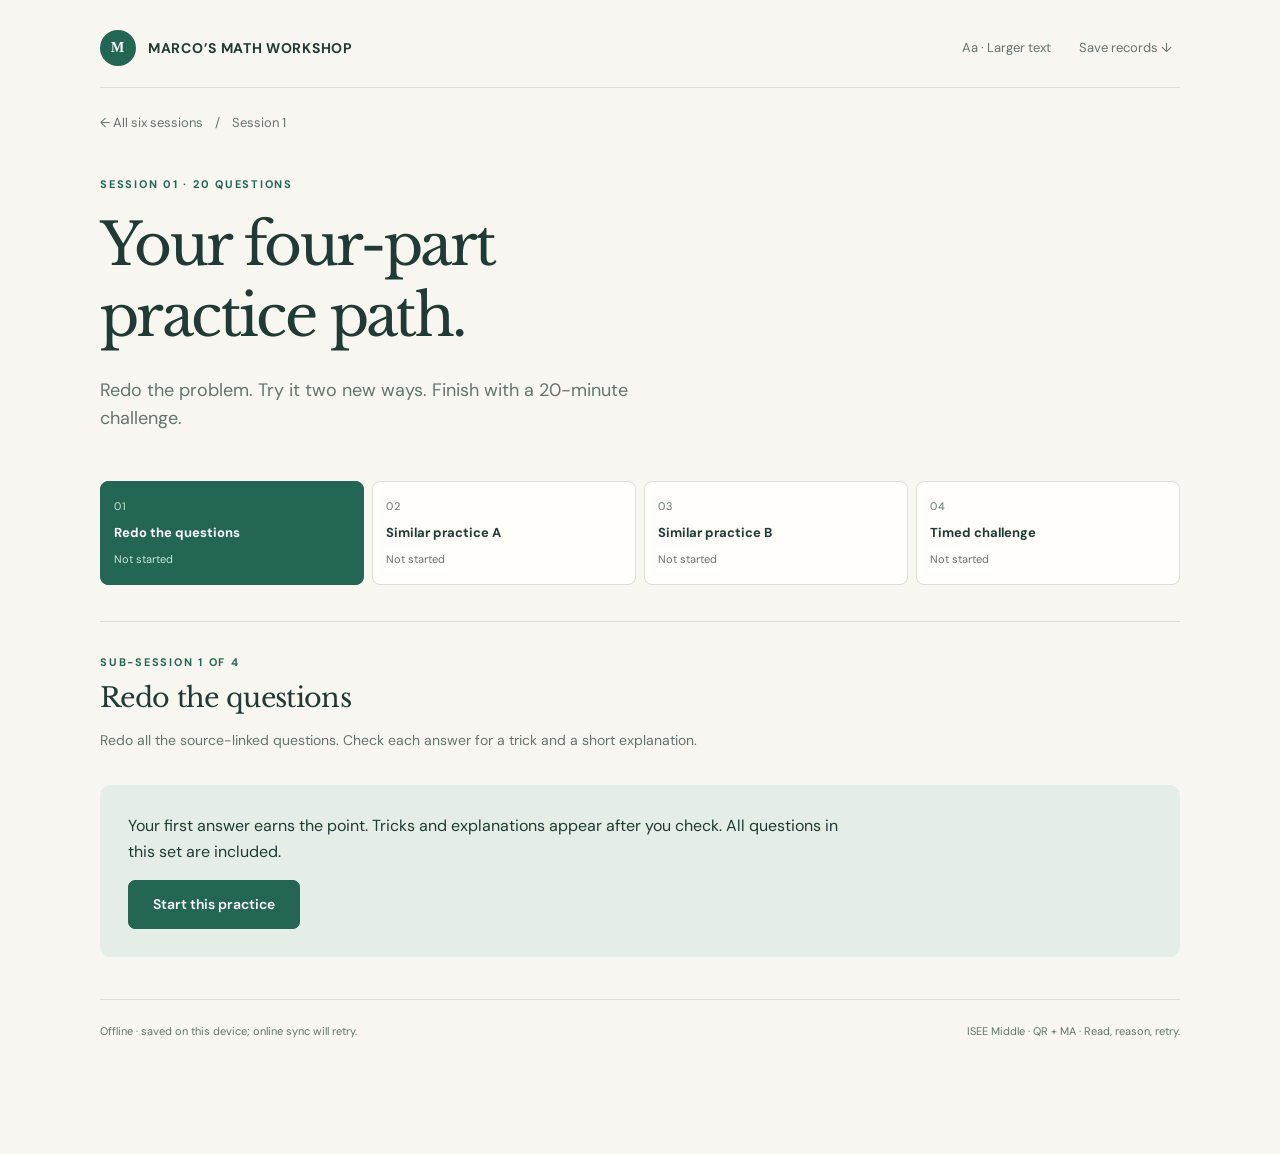
==== commit e3799ef4: "Clearly label tricks in every revealed answer" ====
--- a/session-1/index.html
+++ b/session-1/index.html
@@ -1,4 +1,4 @@
 <!doctype html>
-<html lang="en"><head><meta charset="utf-8"><meta name="viewport" content="width=device-width,initial-scale=1"><meta name="theme-color" content="#226653"><meta name="description" content="Six source-linked ISEE math practice subsites: redo, two similar practice sets, and a timed challenge."><title>Session 1 · Marco’s Math Workshop</title><link rel="icon" href="data:image/svg+xml,%3Csvg xmlns='http://www.w3.org/2000/svg' viewBox='0 0 64 64'%3E%3Ccircle cx='32' cy='32' r='31' fill='%23226653'/%3E%3Ctext x='32' y='44' text-anchor='middle' font-size='36' fill='white' font-family='Georgia'%3EM%3C/text%3E%3C/svg%3E"><link rel="stylesheet" href="../workshop.css?v=6"></head>
+<html lang="en"><head><meta charset="utf-8"><meta name="viewport" content="width=device-width,initial-scale=1"><meta name="theme-color" content="#226653"><meta name="description" content="Six source-linked ISEE math practice subsites: redo, two similar practice sets, and a timed challenge."><title>Session 1 · Marco’s Math Workshop</title><link rel="icon" href="data:image/svg+xml,%3Csvg xmlns='http://www.w3.org/2000/svg' viewBox='0 0 64 64'%3E%3Ccircle cx='32' cy='32' r='31' fill='%23226653'/%3E%3Ctext x='32' y='44' text-anchor='middle' font-size='36' fill='white' font-family='Georgia'%3EM%3C/text%3E%3C/svg%3E"><link rel="stylesheet" href="../workshop.css?v=7"></head>
 <body data-session="1"><div id="timers" aria-live="off" hidden></div><main class="shell"><header class="topbar"><a class="brand" href="../"><span class="brand-mark">M</span> MARCO’S MATH WORKSHOP</a><div class="tools"><button data-action="large" aria-pressed="false">Aa · Larger text</button><button data-action="download">Save records ↓</button></div></header><nav id="breadcrumb" aria-label="Breadcrumb"></nav><section id="hero"></section><div id="content"></div><footer><span id="save-note">Loading saved progress…</span><span>ISEE Middle · QR + MA · Read, reason, retry.</span></footer></main><dialog id="finish-dialog"><h2>Finish this timed test?</h2><p id="finish-message"></p><div class="dialog-actions"><button class="secondary" data-action="cancel-finish">Keep working</button><button class="primary" data-action="confirm-finish">Finish & score</button></div></dialog>
-<script src="../sources.js?v=1"></script><script src="../question-bank.js?v=6"></script><script src="../review-visuals.js?v=6"></script><script src="../review-engine.js?v=6"></script><script src="../workshop-sync.js?v=6"></script><script src="../review-app.js?v=6"></script></body></html>+<script src="../sources.js?v=1"></script><script src="../question-bank.js?v=7"></script><script src="../review-visuals.js?v=7"></script><script src="../review-engine.js?v=7"></script><script src="../workshop-sync.js?v=7"></script><script src="../review-app.js?v=7"></script></body></html>
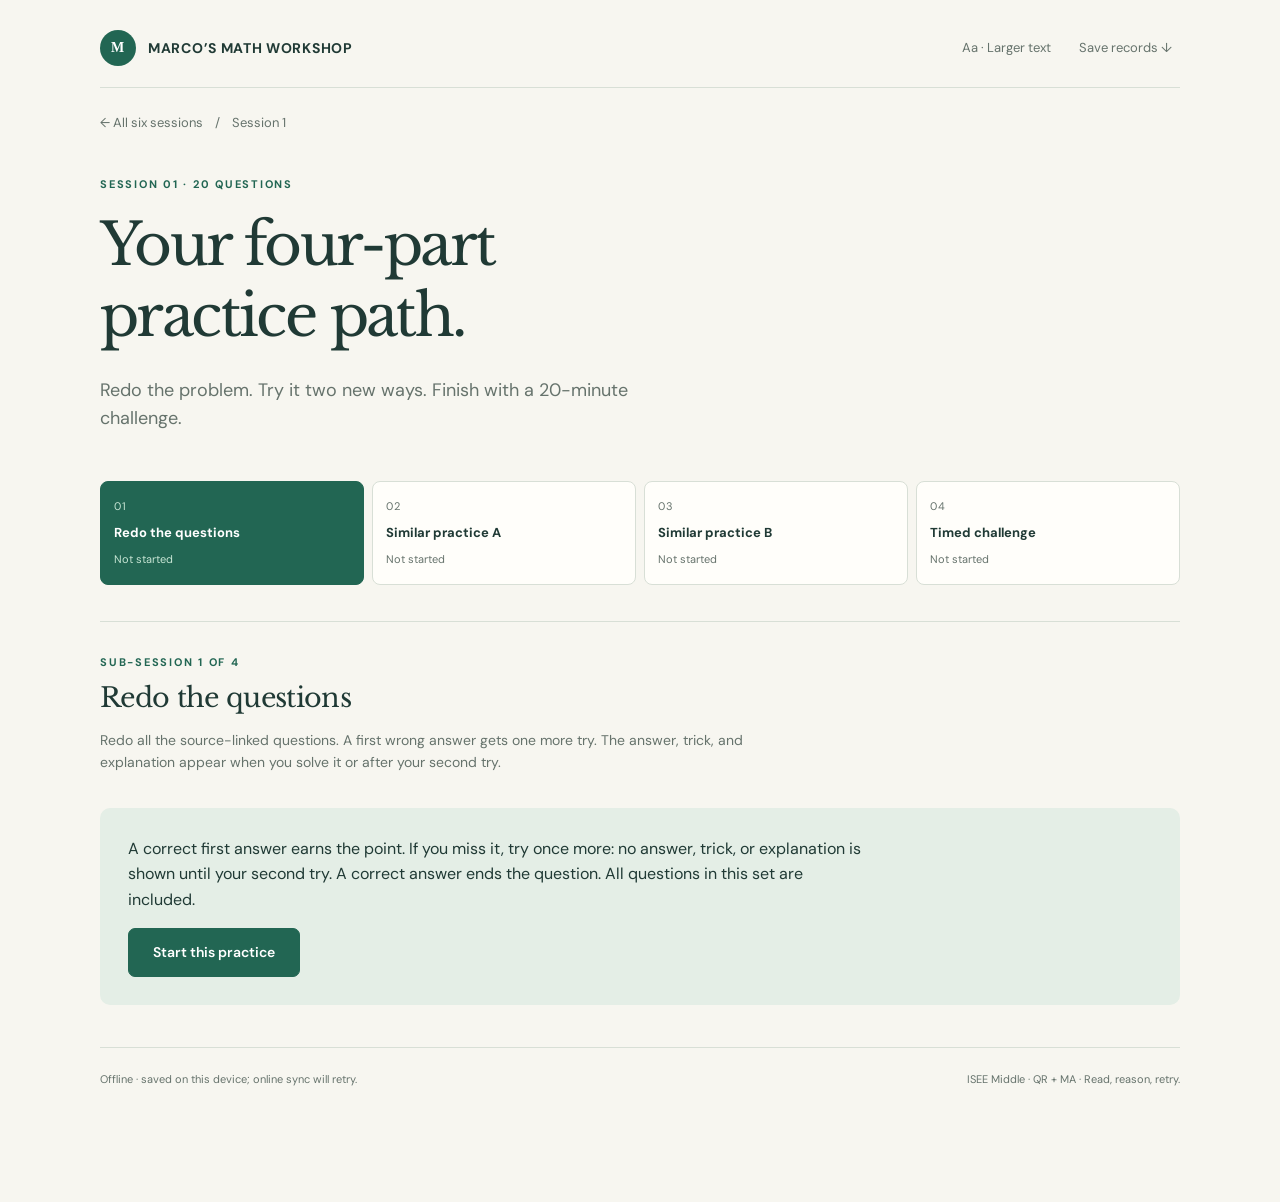
==== commit 46664756: "Allow second try before revealing missed practice answers" ====
--- a/session-1/index.html
+++ b/session-1/index.html
@@ -1,4 +1,4 @@
 <!doctype html>
-<html lang="en"><head><meta charset="utf-8"><meta name="viewport" content="width=device-width,initial-scale=1"><meta name="theme-color" content="#226653"><meta name="description" content="Six source-linked ISEE math practice subsites: redo, two similar practice sets, and a timed challenge."><title>Session 1 · Marco’s Math Workshop</title><link rel="icon" href="data:image/svg+xml,%3Csvg xmlns='http://www.w3.org/2000/svg' viewBox='0 0 64 64'%3E%3Ccircle cx='32' cy='32' r='31' fill='%23226653'/%3E%3Ctext x='32' y='44' text-anchor='middle' font-size='36' fill='white' font-family='Georgia'%3EM%3C/text%3E%3C/svg%3E"><link rel="stylesheet" href="../workshop.css?v=7"></head>
+<html lang="en"><head><meta charset="utf-8"><meta name="viewport" content="width=device-width,initial-scale=1"><meta name="theme-color" content="#226653"><meta name="description" content="Six source-linked ISEE math practice subsites: redo, two similar practice sets, and a timed challenge."><title>Session 1 · Marco’s Math Workshop</title><link rel="icon" href="data:image/svg+xml,%3Csvg xmlns='http://www.w3.org/2000/svg' viewBox='0 0 64 64'%3E%3Ccircle cx='32' cy='32' r='31' fill='%23226653'/%3E%3Ctext x='32' y='44' text-anchor='middle' font-size='36' fill='white' font-family='Georgia'%3EM%3C/text%3E%3C/svg%3E"><link rel="stylesheet" href="../workshop.css?v=8"></head>
 <body data-session="1"><div id="timers" aria-live="off" hidden></div><main class="shell"><header class="topbar"><a class="brand" href="../"><span class="brand-mark">M</span> MARCO’S MATH WORKSHOP</a><div class="tools"><button data-action="large" aria-pressed="false">Aa · Larger text</button><button data-action="download">Save records ↓</button></div></header><nav id="breadcrumb" aria-label="Breadcrumb"></nav><section id="hero"></section><div id="content"></div><footer><span id="save-note">Loading saved progress…</span><span>ISEE Middle · QR + MA · Read, reason, retry.</span></footer></main><dialog id="finish-dialog"><h2>Finish this timed test?</h2><p id="finish-message"></p><div class="dialog-actions"><button class="secondary" data-action="cancel-finish">Keep working</button><button class="primary" data-action="confirm-finish">Finish & score</button></div></dialog>
-<script src="../sources.js?v=1"></script><script src="../question-bank.js?v=7"></script><script src="../review-visuals.js?v=7"></script><script src="../review-engine.js?v=7"></script><script src="../workshop-sync.js?v=7"></script><script src="../review-app.js?v=7"></script></body></html>+<script src="../sources.js?v=1"></script><script src="../question-bank.js?v=8"></script><script src="../review-visuals.js?v=8"></script><script src="../review-engine.js?v=8"></script><script src="../workshop-sync.js?v=8"></script><script src="../review-app.js?v=8"></script></body></html>
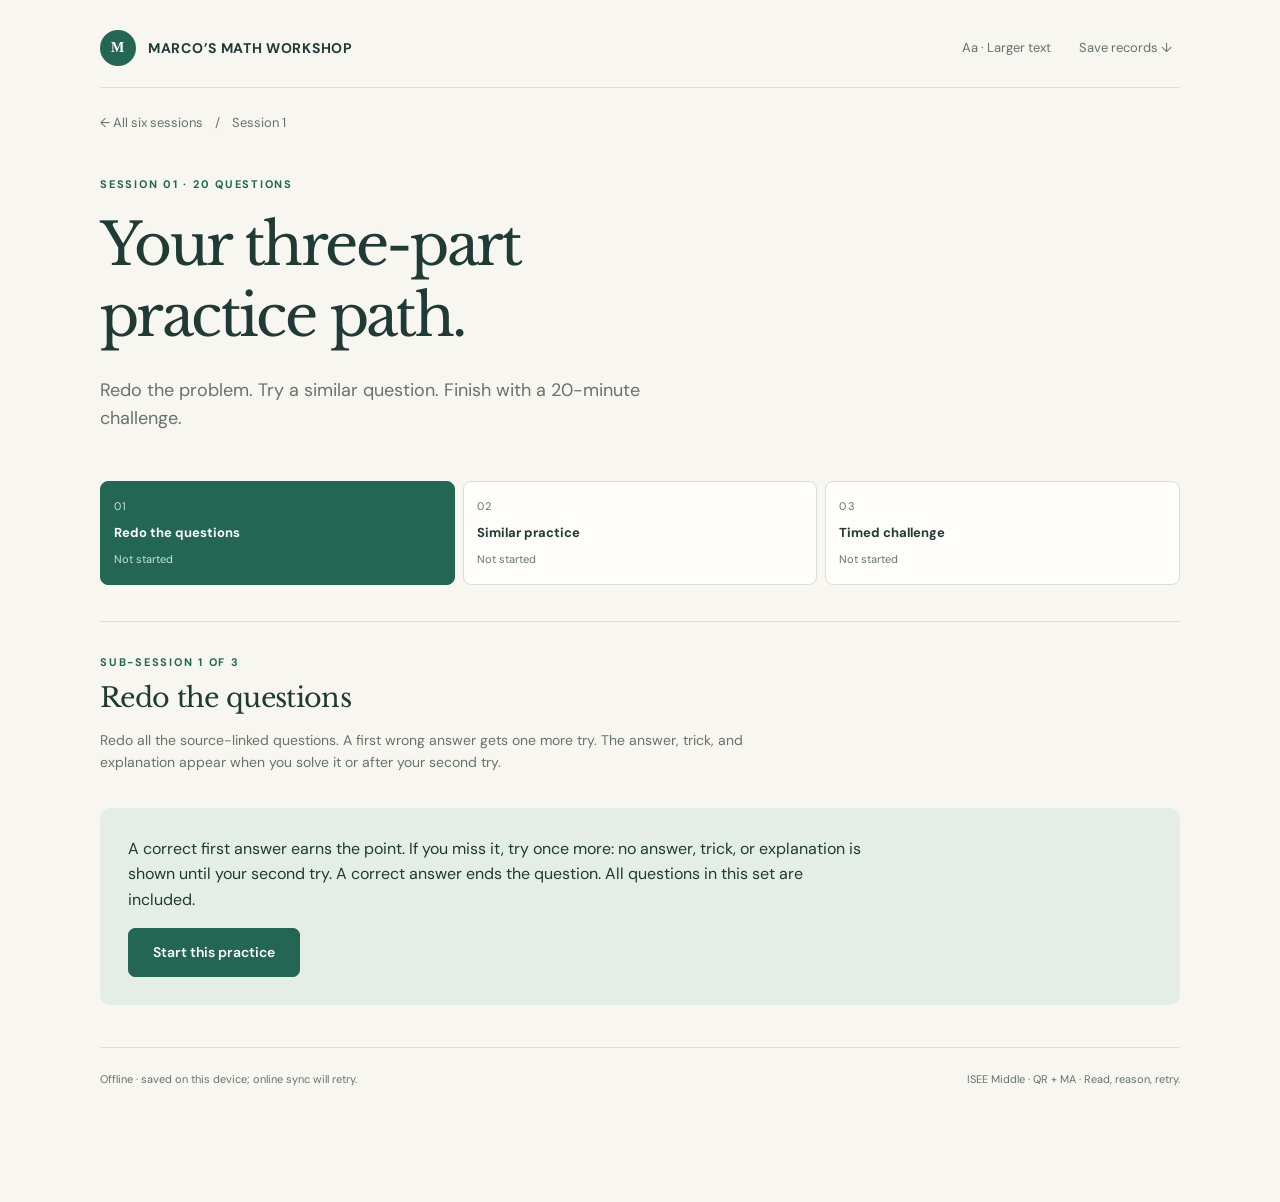
==== commit 7d8c4500: "Simplify all sessions to redo, similar practice, and timed challenge" ====
--- a/session-1/index.html
+++ b/session-1/index.html
@@ -1,4 +1,4 @@
 <!doctype html>
-<html lang="en"><head><meta charset="utf-8"><meta name="viewport" content="width=device-width,initial-scale=1"><meta name="theme-color" content="#226653"><meta name="description" content="Six source-linked ISEE math practice subsites: redo, two similar practice sets, and a timed challenge."><title>Session 1 · Marco’s Math Workshop</title><link rel="icon" href="data:image/svg+xml,%3Csvg xmlns='http://www.w3.org/2000/svg' viewBox='0 0 64 64'%3E%3Ccircle cx='32' cy='32' r='31' fill='%23226653'/%3E%3Ctext x='32' y='44' text-anchor='middle' font-size='36' fill='white' font-family='Georgia'%3EM%3C/text%3E%3C/svg%3E"><link rel="stylesheet" href="../workshop.css?v=8"></head>
+<html lang="en"><head><meta charset="utf-8"><meta name="viewport" content="width=device-width,initial-scale=1"><meta name="theme-color" content="#226653"><meta name="description" content="Six source-linked ISEE math practice subsites: redo, similar practice, and a timed challenge."><title>Session 1 · Marco’s Math Workshop</title><link rel="icon" href="data:image/svg+xml,%3Csvg xmlns='http://www.w3.org/2000/svg' viewBox='0 0 64 64'%3E%3Ccircle cx='32' cy='32' r='31' fill='%23226653'/%3E%3Ctext x='32' y='44' text-anchor='middle' font-size='36' fill='white' font-family='Georgia'%3EM%3C/text%3E%3C/svg%3E"><link rel="stylesheet" href="../workshop.css?v=9"></head>
 <body data-session="1"><div id="timers" aria-live="off" hidden></div><main class="shell"><header class="topbar"><a class="brand" href="../"><span class="brand-mark">M</span> MARCO’S MATH WORKSHOP</a><div class="tools"><button data-action="large" aria-pressed="false">Aa · Larger text</button><button data-action="download">Save records ↓</button></div></header><nav id="breadcrumb" aria-label="Breadcrumb"></nav><section id="hero"></section><div id="content"></div><footer><span id="save-note">Loading saved progress…</span><span>ISEE Middle · QR + MA · Read, reason, retry.</span></footer></main><dialog id="finish-dialog"><h2>Finish this timed test?</h2><p id="finish-message"></p><div class="dialog-actions"><button class="secondary" data-action="cancel-finish">Keep working</button><button class="primary" data-action="confirm-finish">Finish & score</button></div></dialog>
-<script src="../sources.js?v=1"></script><script src="../question-bank.js?v=8"></script><script src="../review-visuals.js?v=8"></script><script src="../review-engine.js?v=8"></script><script src="../workshop-sync.js?v=8"></script><script src="../review-app.js?v=8"></script></body></html>+<script src="../sources.js?v=1"></script><script src="../question-bank.js?v=9"></script><script src="../review-visuals.js?v=9"></script><script src="../review-engine.js?v=9"></script><script src="../workshop-sync.js?v=9"></script><script src="../review-app.js?v=9"></script></body></html>
--- a/workshop.css
+++ b/workshop.css
@@ -1,7 +1,7 @@
 @import url('https://fonts.googleapis.com/css2?family=DM+Sans:wght@400;500;600;700&family=Libre+Baskerville:ital,wght@0,400;0,700;1,400&display=swap');
 :root{--paper:#f7f6f0;--ink:#203a35;--muted:#66736c;--green:#226653;--pale:#e4eee6;--line:#d8dfd6;--gold:#ad813f;--wrong:#a34035;--white:#fffefa;font-family:'DM Sans',system-ui,sans-serif;color:var(--ink);background:var(--paper);font-synthesis:none}
-*{box-sizing:border-box}body{margin:0;font-size:16px;line-height:1.6}a{color:inherit}button,input,textarea{font:inherit}button,a{touch-action:manipulation}button{cursor:pointer}a:focus-visible,button:focus-visible,input:focus-visible,summary:focus-visible,textarea:focus-visible{outline:3px solid #bd8b28;outline-offset:4px}[hidden]{display:none!important}.shell{max-width:1152px;margin:auto;padding:30px 36px 90px}.topbar{display:flex;align-items:center;justify-content:space-between;gap:16px;border-bottom:1px solid var(--line);padding-bottom:20px}.brand{text-decoration:none;font-weight:700;letter-spacing:.05em;font-size:14px;display:flex;align-items:center;gap:12px}.brand-mark{display:grid;place-items:center;background:var(--green);color:white;width:36px;height:36px;border-radius:50%;font-family:Georgia,serif}.tools{display:flex;gap:12px}.tools button{border:0;background:none;font-size:13px;color:var(--muted);padding:8px}#breadcrumb{display:flex;gap:12px;font-size:13px;margin:25px 0 0;color:var(--muted)}#breadcrumb a{text-decoration:none}#hero{padding:42px 0 48px;position:relative;max-width:800px}.eyebrow{font-size:11px;font-weight:700;letter-spacing:.16em;color:var(--green);text-transform:uppercase;margin:0 0 17px}h1,h2,h3{line-height:1.22;margin:0;font-weight:400}h1,h2{font-family:'Libre Baskerville',Georgia,serif}h1{font-size:clamp(36px,5vw,58px);letter-spacing:-.045em}h2{font-size:27px;letter-spacing:-.025em}h3{font-size:18px;font-weight:600}.lead{max-width:610px;color:var(--muted);font-size:18px;margin:24px 0 0}.hero-facts{display:flex;gap:36px;margin-top:30px;font-size:12px;color:var(--muted)}.hero-facts span{display:flex;flex-direction:column}.hero-facts b{font-size:27px;color:var(--ink);font-weight:500}.section-intro{border-top:1px solid var(--line);padding:28px 0 22px;display:flex;align-items:center;justify-content:space-between;gap:24px}.section-intro p{max-width:430px;margin:0;font-size:14px;color:var(--muted)}.session-grid{display:grid;grid-template-columns:repeat(3,1fr);gap:18px}.session-card{border:1px solid var(--line);border-radius:12px;padding:25px 24px;text-decoration:none;background:var(--white);transition:transform .15s,box-shadow .15s}.session-card:hover{transform:translateY(-3px);box-shadow:0 12px 28px #1f4a3410}.card-top{display:flex;justify-content:space-between;align-items:center;margin-bottom:28px}.session-number{font-family:Georgia,serif;font-size:34px;color:#6d8c78}.tag{border:1px solid #c7d7ca;border-radius:20px;background:var(--pale);font-size:11px;letter-spacing:.04em;padding:4px 10px;font-weight:700;white-space:nowrap}.session-card h2{font-size:24px}.session-card p{font-size:13px;line-height:1.7;color:var(--muted);min-height:66px}.card-footer{display:flex;gap:12px;align-items:center;justify-content:space-between;border-top:1px solid var(--line);padding-top:17px;font-size:11px}.card-footer b{white-space:nowrap;font-size:12px;color:var(--green)}.mini-progress{height:3px;background:#e9eee6;margin:18px 0 7px}.mini-progress i{display:block;height:100%;background:var(--green)}.session-card small{font-size:11px;color:var(--muted)}.path-guide{padding:38px;background:#eaf0e7;border-radius:12px;margin-top:40px}.path-guide h2{font-size:28px}.path-guide ol{padding:0;list-style:none;display:grid;grid-template-columns:repeat(4,1fr);gap:20px;margin:26px 0 0}.path-guide li>span{display:block;color:#69846b;font-family:Georgia,serif;font-size:24px;margin-bottom:10px}.path-guide b{font-size:13px}.path-guide p{font-size:12px;color:var(--muted)}.source-note{font-size:12px;max-width:900px;color:var(--muted);margin-top:30px}.part-nav{display:grid;grid-template-columns:repeat(4,1fr);gap:8px;margin-bottom:36px}.part-nav a{padding:16px 13px;background:var(--white);border:1px solid var(--line);border-radius:8px;text-decoration:none;display:flex;flex-direction:column;gap:7px}.part-nav a>span{font-size:11px;letter-spacing:.12em;color:var(--muted)}.part-nav b{font-size:13px}.part-nav small{font-size:11px;color:var(--muted)}.part-nav .selected{background:var(--green);color:white;border-color:var(--green)}.part-nav .selected span,.part-nav .selected small{color:#c7e5d4}.stage-head{display:flex;justify-content:space-between;align-items:flex-start;gap:32px;border-top:1px solid var(--line);padding-top:32px}.stage-head>div:first-child{max-width:720px}.stage-head p:not(.eyebrow){color:var(--muted);font-size:14px}.stage-head .eyebrow{margin-bottom:10px}.score{min-width:120px;text-align:right}.score b{display:block;font-size:35px;font-weight:500}.score span{font-size:11px;color:var(--muted)}.jump{display:flex;gap:7px;flex-wrap:wrap;margin:22px 0}.jump a{display:grid;place-items:center;text-decoration:none;width:34px;height:34px;font-size:12px;background:white;border:1px solid var(--line);border-radius:6px}.jump .right{background:var(--pale);border-color:#7fab8b}.jump .wrong{background:#fbe9e4;border-color:#dca499}.question{background:var(--white);border:1px solid var(--line);border-radius:12px;padding:30px 36px;margin:0 0 24px;scroll-margin-top:90px;max-width:950px;margin-left:auto;margin-right:auto}.question header{display:flex;justify-content:space-between;align-items:center;gap:20px;border-bottom:1px solid var(--line);padding-bottom:16px;margin-bottom:24px}.question header>div{display:flex;align-items:center;gap:12px}.question-index{font-family:Georgia,serif;color:var(--gold);font-size:25px}.skill{font-size:11px;font-weight:700;letter-spacing:.04em;color:var(--green)}.question header small{color:var(--muted);font-size:11px;text-align:right}.prompt{font-size:20px;line-height:1.8;margin:16px 0 24px;white-space:pre-line}.visual{margin:24px auto;max-width:610px;overflow-x:auto}.visual svg{width:100%;max-height:430px;color:#284c42;background:#fbfcf8;border-radius:8px;font-family:system-ui,sans-serif}.table-wrap{overflow-x:auto;margin:20px auto;max-width:610px}table{border-collapse:collapse;width:100%;font-size:15px}th,td{padding:10px 18px;text-align:center;border:1px solid #c9d8ce}th{background:#edf3ec;font-size:13px}.columns{display:grid;grid-template-columns:1fr 1fr;border:1px solid var(--line);border-radius:8px;margin:24px 0;overflow:hidden}.columns>div{padding:20px 24px}.columns>div+div{border-left:1px solid var(--line)}.columns b{font-size:12px;text-transform:uppercase;letter-spacing:.1em;color:var(--green)}.columns p{font-size:18px}.fraction{display:inline-flex;flex-direction:column;vertical-align:middle;text-align:center;line-height:1.1;margin:0 .2em;font-size:.9em}.fraction>span:first-child{border-bottom:1px solid currentColor;padding:0 3px 2px}.fraction>span+span{padding-top:2px}fieldset{border:0;margin:0;padding:0;display:grid;grid-template-columns:1fr 1fr;gap:12px}.choice{display:flex;align-items:center;gap:12px;padding:15px 17px;border:1px solid var(--line);border-radius:7px;cursor:pointer;min-height:64px;font-size:16px}.choice:hover{background:#f1f5ed}.choice:has(input:checked){border-color:var(--green);background:#e9f1e7}.choice input{accent-color:var(--green);width:17px;height:17px;flex-shrink:0}.letter{font-weight:700;color:var(--muted);font-size:13px}.choice.right{border-color:#7fa993;background:#e5f0e5}.choice.wrong{border-color:#d58e80;background:#fff0ea}fieldset:disabled .choice{cursor:default;opacity:1}.primary,.secondary{display:inline-block;padding:13px 24px;border-radius:7px;font-weight:600;font-size:14px;text-decoration:none;text-align:center;line-height:1.5}.primary{background:var(--green);color:white;border:1px solid var(--green)}.primary:hover{background:#174f3f}.secondary{background:none;border:1px solid var(--line);color:var(--ink)}.check{margin-top:20px}.feedback{font-size:13px;color:var(--muted);margin:14px 0 0}.incorrect .feedback{color:var(--wrong)}.correct .feedback{color:var(--green)}.solution{margin-top:25px;padding:23px 26px;border-radius:8px;background:#edf3e9;border-left:3px solid #77957a}.solution-label{font-size:10px!important;letter-spacing:.13em;font-weight:700;color:var(--green);margin:0 0 12px}.solution p{font-size:16px;line-height:1.75}.solution .correct-answer{font-size:19px;margin-bottom:8px}.answer-choices{font-size:14px;color:var(--muted);margin-top:15px}.answer-choices li{padding:6px}.source-warning{background:#fff5df;padding:13px 18px;border:1px solid #e5d4a6;border-radius:7px;font-size:12px;margin:15px 0}.source-warning b{color:#8a6423}.source-warning p{margin:5px 0}.start-panel,.completion{padding:28px;background:var(--pale);border-radius:10px;margin:20px 0}.start-panel p{max-width:740px;margin-top:0}.completion h2{font-size:23px}.next-panel{display:flex;justify-content:center;gap:16px;flex-wrap:wrap;margin:35px 0}.scratch{font-size:13px;color:var(--muted);margin-top:22px;border-top:1px dashed var(--line);padding-top:15px}.scratch textarea{display:block;width:100%;min-height:130px;background:linear-gradient(#fdfcf7 29px,#e3e7dc 30px);line-height:30px;border:1px solid var(--line);border-radius:6px;margin-top:12px;padding:10px;resize:vertical;color:var(--ink)}summary{cursor:pointer}.records{margin:32px 0;padding:22px 25px;background:#eeeee6;border:1px solid var(--line);border-radius:9px;font-size:13px}.records>summary{font-weight:700}.records details{padding:16px 0;border-bottom:1px solid var(--line)}.records li{padding:3px}footer{border-top:1px solid var(--line);padding:23px 0;margin-top:42px;font-size:11px;color:var(--muted);display:flex;justify-content:space-between;gap:20px}#timers{position:sticky;top:0;z-index:100;background:#1b5143;color:white;box-shadow:0 4px 10px #0002}#timers a{max-width:1080px;margin:auto;display:flex;justify-content:center;align-items:center;gap:24px;text-decoration:none;padding:10px 16px;font-size:12px}#timers strong{font-size:27px;font-variant-numeric:tabular-nums}#timers .urgent{background:#943f32}dialog{max-width:480px;width:calc(100% - 36px);border:1px solid var(--line);padding:30px;border-radius:12px;color:var(--ink);background:var(--white)}dialog::backdrop{background:#17382f66}dialog .dialog-actions{display:flex;gap:12px;margin-top:24px}.sr-only{position:absolute;width:1px;height:1px;padding:0;margin:-1px;overflow:hidden;clip:rect(0,0,0,0);white-space:nowrap;border:0}.large .prompt{font-size:25px}.large .choice,.large .solution p{font-size:20px}
-@media(max-width:900px){.session-grid{grid-template-columns:repeat(2,1fr)}.path-guide ol{grid-template-columns:repeat(2,1fr)}.part-nav{grid-template-columns:repeat(4,minmax(130px,1fr));overflow-x:auto;padding-bottom:8px}.question{padding:26px}.section-intro{align-items:flex-start;flex-direction:column;gap:12px}}
+*{box-sizing:border-box}body{margin:0;font-size:16px;line-height:1.6}a{color:inherit}button,input,textarea{font:inherit}button,a{touch-action:manipulation}button{cursor:pointer}a:focus-visible,button:focus-visible,input:focus-visible,summary:focus-visible,textarea:focus-visible{outline:3px solid #bd8b28;outline-offset:4px}[hidden]{display:none!important}.shell{max-width:1152px;margin:auto;padding:30px 36px 90px}.topbar{display:flex;align-items:center;justify-content:space-between;gap:16px;border-bottom:1px solid var(--line);padding-bottom:20px}.brand{text-decoration:none;font-weight:700;letter-spacing:.05em;font-size:14px;display:flex;align-items:center;gap:12px}.brand-mark{display:grid;place-items:center;background:var(--green);color:white;width:36px;height:36px;border-radius:50%;font-family:Georgia,serif}.tools{display:flex;gap:12px}.tools button{border:0;background:none;font-size:13px;color:var(--muted);padding:8px}#breadcrumb{display:flex;gap:12px;font-size:13px;margin:25px 0 0;color:var(--muted)}#breadcrumb a{text-decoration:none}#hero{padding:42px 0 48px;position:relative;max-width:800px}.eyebrow{font-size:11px;font-weight:700;letter-spacing:.16em;color:var(--green);text-transform:uppercase;margin:0 0 17px}h1,h2,h3{line-height:1.22;margin:0;font-weight:400}h1,h2{font-family:'Libre Baskerville',Georgia,serif}h1{font-size:clamp(36px,5vw,58px);letter-spacing:-.045em}h2{font-size:27px;letter-spacing:-.025em}h3{font-size:18px;font-weight:600}.lead{max-width:610px;color:var(--muted);font-size:18px;margin:24px 0 0}.hero-facts{display:flex;gap:36px;margin-top:30px;font-size:12px;color:var(--muted)}.hero-facts span{display:flex;flex-direction:column}.hero-facts b{font-size:27px;color:var(--ink);font-weight:500}.section-intro{border-top:1px solid var(--line);padding:28px 0 22px;display:flex;align-items:center;justify-content:space-between;gap:24px}.section-intro p{max-width:430px;margin:0;font-size:14px;color:var(--muted)}.session-grid{display:grid;grid-template-columns:repeat(3,1fr);gap:18px}.session-card{border:1px solid var(--line);border-radius:12px;padding:25px 24px;text-decoration:none;background:var(--white);transition:transform .15s,box-shadow .15s}.session-card:hover{transform:translateY(-3px);box-shadow:0 12px 28px #1f4a3410}.card-top{display:flex;justify-content:space-between;align-items:center;margin-bottom:28px}.session-number{font-family:Georgia,serif;font-size:34px;color:#6d8c78}.tag{border:1px solid #c7d7ca;border-radius:20px;background:var(--pale);font-size:11px;letter-spacing:.04em;padding:4px 10px;font-weight:700;white-space:nowrap}.session-card h2{font-size:24px}.session-card p{font-size:13px;line-height:1.7;color:var(--muted);min-height:66px}.card-footer{display:flex;gap:12px;align-items:center;justify-content:space-between;border-top:1px solid var(--line);padding-top:17px;font-size:11px}.card-footer b{white-space:nowrap;font-size:12px;color:var(--green)}.mini-progress{height:3px;background:#e9eee6;margin:18px 0 7px}.mini-progress i{display:block;height:100%;background:var(--green)}.session-card small{font-size:11px;color:var(--muted)}.path-guide{padding:38px;background:#eaf0e7;border-radius:12px;margin-top:40px}.path-guide h2{font-size:28px}.path-guide ol{padding:0;list-style:none;display:grid;grid-template-columns:repeat(3,1fr);gap:20px;margin:26px 0 0}.path-guide li>span{display:block;color:#69846b;font-family:Georgia,serif;font-size:24px;margin-bottom:10px}.path-guide b{font-size:13px}.path-guide p{font-size:12px;color:var(--muted)}.source-note{font-size:12px;max-width:900px;color:var(--muted);margin-top:30px}.part-nav{display:grid;grid-template-columns:repeat(3,1fr);gap:8px;margin-bottom:36px}.part-nav a{padding:16px 13px;background:var(--white);border:1px solid var(--line);border-radius:8px;text-decoration:none;display:flex;flex-direction:column;gap:7px}.part-nav a>span{font-size:11px;letter-spacing:.12em;color:var(--muted)}.part-nav b{font-size:13px}.part-nav small{font-size:11px;color:var(--muted)}.part-nav .selected{background:var(--green);color:white;border-color:var(--green)}.part-nav .selected span,.part-nav .selected small{color:#c7e5d4}.stage-head{display:flex;justify-content:space-between;align-items:flex-start;gap:32px;border-top:1px solid var(--line);padding-top:32px}.stage-head>div:first-child{max-width:720px}.stage-head p:not(.eyebrow){color:var(--muted);font-size:14px}.stage-head .eyebrow{margin-bottom:10px}.score{min-width:120px;text-align:right}.score b{display:block;font-size:35px;font-weight:500}.score span{font-size:11px;color:var(--muted)}.jump{display:flex;gap:7px;flex-wrap:wrap;margin:22px 0}.jump a{display:grid;place-items:center;text-decoration:none;width:34px;height:34px;font-size:12px;background:white;border:1px solid var(--line);border-radius:6px}.jump .right{background:var(--pale);border-color:#7fab8b}.jump .wrong{background:#fbe9e4;border-color:#dca499}.question{background:var(--white);border:1px solid var(--line);border-radius:12px;padding:30px 36px;margin:0 0 24px;scroll-margin-top:90px;max-width:950px;margin-left:auto;margin-right:auto}.question header{display:flex;justify-content:space-between;align-items:center;gap:20px;border-bottom:1px solid var(--line);padding-bottom:16px;margin-bottom:24px}.question header>div{display:flex;align-items:center;gap:12px}.question-index{font-family:Georgia,serif;color:var(--gold);font-size:25px}.skill{font-size:11px;font-weight:700;letter-spacing:.04em;color:var(--green)}.question header small{color:var(--muted);font-size:11px;text-align:right}.prompt{font-size:20px;line-height:1.8;margin:16px 0 24px;white-space:pre-line}.visual{margin:24px auto;max-width:610px;overflow-x:auto}.visual svg{width:100%;max-height:430px;color:#284c42;background:#fbfcf8;border-radius:8px;font-family:system-ui,sans-serif}.table-wrap{overflow-x:auto;margin:20px auto;max-width:610px}table{border-collapse:collapse;width:100%;font-size:15px}th,td{padding:10px 18px;text-align:center;border:1px solid #c9d8ce}th{background:#edf3ec;font-size:13px}.columns{display:grid;grid-template-columns:1fr 1fr;border:1px solid var(--line);border-radius:8px;margin:24px 0;overflow:hidden}.columns>div{padding:20px 24px}.columns>div+div{border-left:1px solid var(--line)}.columns b{font-size:12px;text-transform:uppercase;letter-spacing:.1em;color:var(--green)}.columns p{font-size:18px}.fraction{display:inline-flex;flex-direction:column;vertical-align:middle;text-align:center;line-height:1.1;margin:0 .2em;font-size:.9em}.fraction>span:first-child{border-bottom:1px solid currentColor;padding:0 3px 2px}.fraction>span+span{padding-top:2px}fieldset{border:0;margin:0;padding:0;display:grid;grid-template-columns:1fr 1fr;gap:12px}.choice{display:flex;align-items:center;gap:12px;padding:15px 17px;border:1px solid var(--line);border-radius:7px;cursor:pointer;min-height:64px;font-size:16px}.choice:hover{background:#f1f5ed}.choice:has(input:checked){border-color:var(--green);background:#e9f1e7}.choice input{accent-color:var(--green);width:17px;height:17px;flex-shrink:0}.letter{font-weight:700;color:var(--muted);font-size:13px}.choice.right{border-color:#7fa993;background:#e5f0e5}.choice.wrong{border-color:#d58e80;background:#fff0ea}fieldset:disabled .choice{cursor:default;opacity:1}.primary,.secondary{display:inline-block;padding:13px 24px;border-radius:7px;font-weight:600;font-size:14px;text-decoration:none;text-align:center;line-height:1.5}.primary{background:var(--green);color:white;border:1px solid var(--green)}.primary:hover{background:#174f3f}.secondary{background:none;border:1px solid var(--line);color:var(--ink)}.check{margin-top:20px}.feedback{font-size:13px;color:var(--muted);margin:14px 0 0}.incorrect .feedback{color:var(--wrong)}.correct .feedback{color:var(--green)}.solution{margin-top:25px;padding:23px 26px;border-radius:8px;background:#edf3e9;border-left:3px solid #77957a}.solution-label{font-size:10px!important;letter-spacing:.13em;font-weight:700;color:var(--green);margin:0 0 12px}.solution p{font-size:16px;line-height:1.75}.solution .correct-answer{font-size:19px;margin-bottom:8px}.answer-choices{font-size:14px;color:var(--muted);margin-top:15px}.answer-choices li{padding:6px}.source-warning{background:#fff5df;padding:13px 18px;border:1px solid #e5d4a6;border-radius:7px;font-size:12px;margin:15px 0}.source-warning b{color:#8a6423}.source-warning p{margin:5px 0}.start-panel,.completion{padding:28px;background:var(--pale);border-radius:10px;margin:20px 0}.start-panel p{max-width:740px;margin-top:0}.completion h2{font-size:23px}.next-panel{display:flex;justify-content:center;gap:16px;flex-wrap:wrap;margin:35px 0}.scratch{font-size:13px;color:var(--muted);margin-top:22px;border-top:1px dashed var(--line);padding-top:15px}.scratch textarea{display:block;width:100%;min-height:130px;background:linear-gradient(#fdfcf7 29px,#e3e7dc 30px);line-height:30px;border:1px solid var(--line);border-radius:6px;margin-top:12px;padding:10px;resize:vertical;color:var(--ink)}summary{cursor:pointer}.records{margin:32px 0;padding:22px 25px;background:#eeeee6;border:1px solid var(--line);border-radius:9px;font-size:13px}.records>summary{font-weight:700}.records details{padding:16px 0;border-bottom:1px solid var(--line)}.records li{padding:3px}footer{border-top:1px solid var(--line);padding:23px 0;margin-top:42px;font-size:11px;color:var(--muted);display:flex;justify-content:space-between;gap:20px}#timers{position:sticky;top:0;z-index:100;background:#1b5143;color:white;box-shadow:0 4px 10px #0002}#timers a{max-width:1080px;margin:auto;display:flex;justify-content:center;align-items:center;gap:24px;text-decoration:none;padding:10px 16px;font-size:12px}#timers strong{font-size:27px;font-variant-numeric:tabular-nums}#timers .urgent{background:#943f32}dialog{max-width:480px;width:calc(100% - 36px);border:1px solid var(--line);padding:30px;border-radius:12px;color:var(--ink);background:var(--white)}dialog::backdrop{background:#17382f66}dialog .dialog-actions{display:flex;gap:12px;margin-top:24px}.sr-only{position:absolute;width:1px;height:1px;padding:0;margin:-1px;overflow:hidden;clip:rect(0,0,0,0);white-space:nowrap;border:0}.large .prompt{font-size:25px}.large .choice,.large .solution p{font-size:20px}
+@media(max-width:900px){.session-grid{grid-template-columns:repeat(2,1fr)}.path-guide ol{grid-template-columns:repeat(2,1fr)}.part-nav{grid-template-columns:repeat(3,minmax(130px,1fr));overflow-x:auto;padding-bottom:8px}.question{padding:26px}.section-intro{align-items:flex-start;flex-direction:column;gap:12px}}
 @media(max-width:560px){.shell{padding:18px 16px 80px}.topbar{gap:8px}.brand{font-size:11px;letter-spacing:.01em}.brand-mark{width:28px;height:28px}.tools{gap:0}.tools button{font-size:11px;padding:6px}#hero{padding:30px 0}.lead{font-size:16px}.hero-facts{gap:24px}.session-grid{grid-template-columns:1fr}.session-card p{min-height:0}.session-card{padding:22px}.card-top{margin-bottom:16px}.path-guide{padding:24px}.path-guide ol{grid-template-columns:1fr 1fr;gap:15px}.path-guide h2{font-size:24px}.part-nav{margin-bottom:24px}.stage-head{gap:12px}.stage-head h2{font-size:25px}.score{min-width:75px}.score b{font-size:27px}.question{padding:20px 17px;border-radius:8px}.question header{align-items:flex-start;gap:10px}.question header>div{align-items:flex-start;gap:8px}.question header small{max-width:120px;font-size:10px}.skill{font-size:10px}.prompt{font-size:18px}.columns>div{padding:14px}.columns p{font-size:16px}fieldset{grid-template-columns:1fr}.choice{font-size:16px;padding:13px}.solution{padding:19px}.solution h3{font-size:17px}.solution p{font-size:15px}footer{flex-direction:column;gap:2px}#timers a{gap:12px}#timers a>span:last-child{display:none}}
 .choice.wrong:has(input:checked){border-color:#d58e80;background:#fff0ea}
 @media(prefers-reduced-motion:reduce){*{transition:none!important;scroll-behavior:auto!important}}
